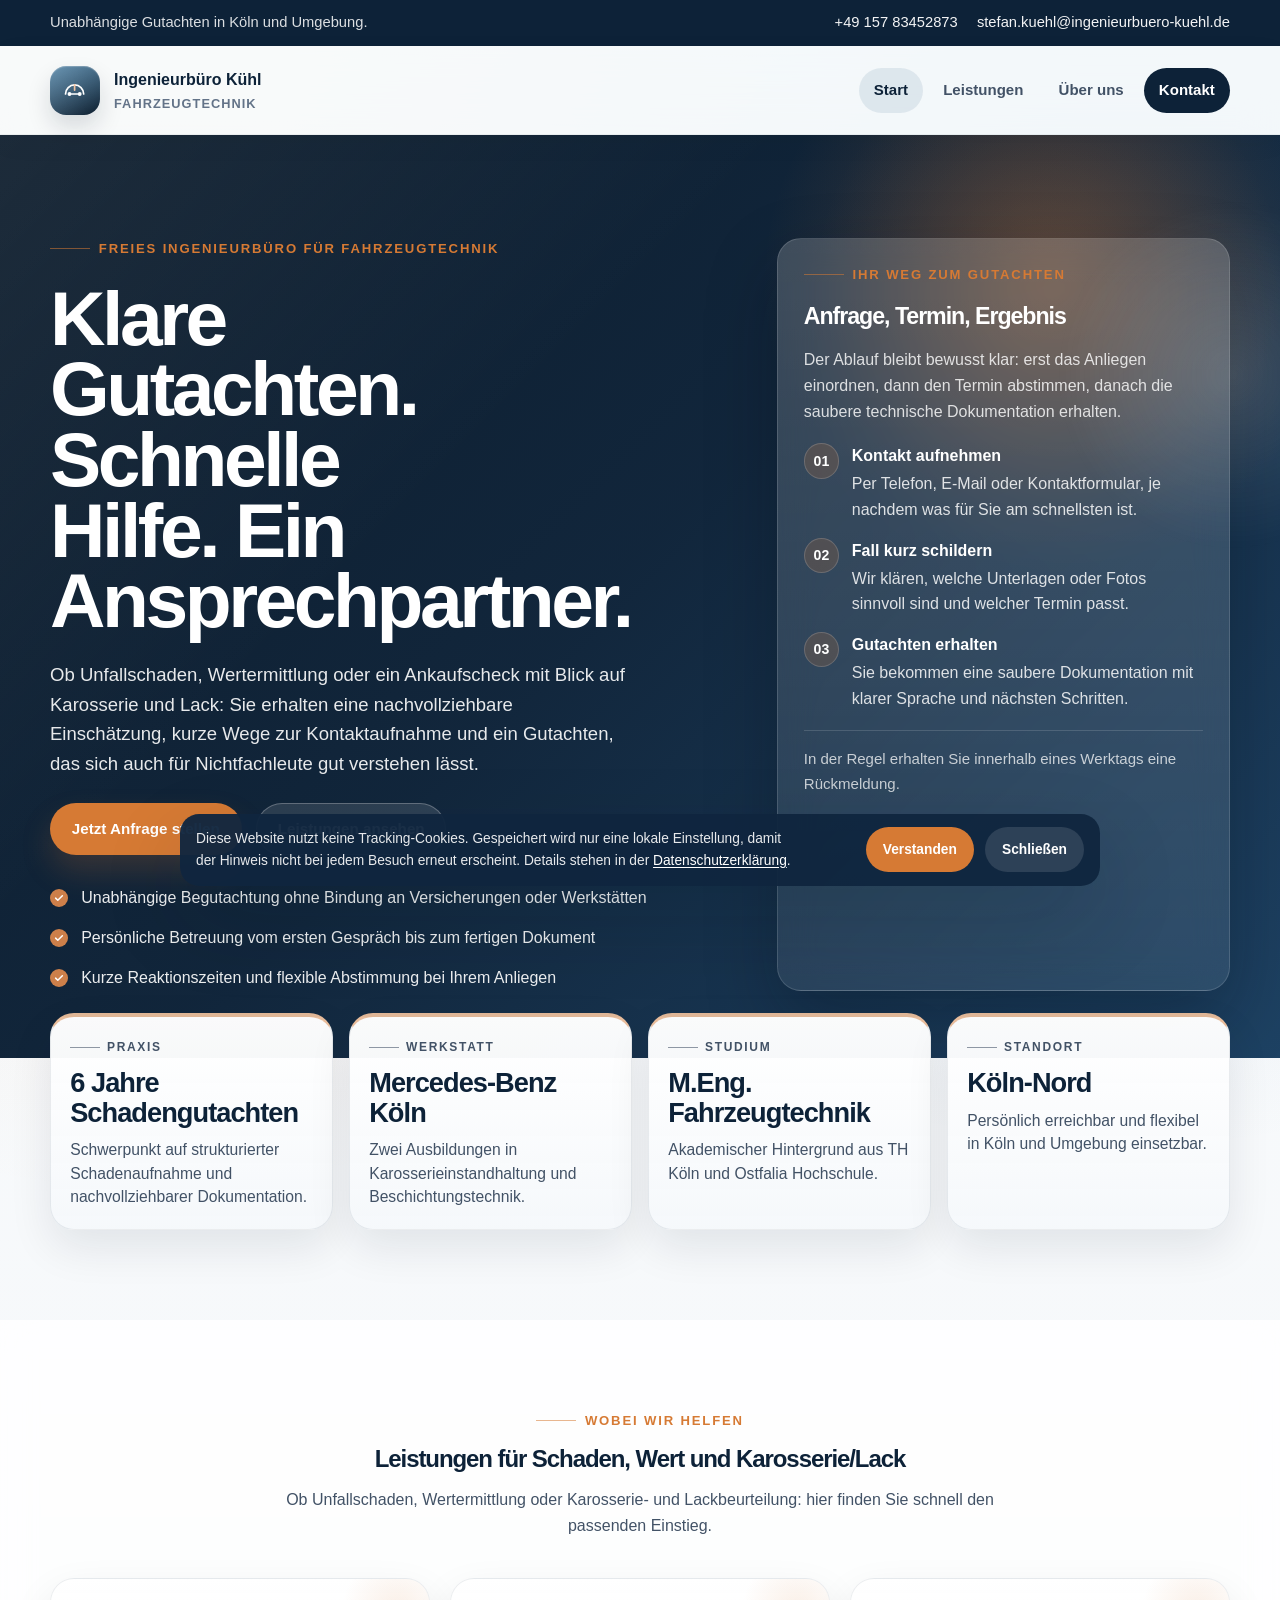
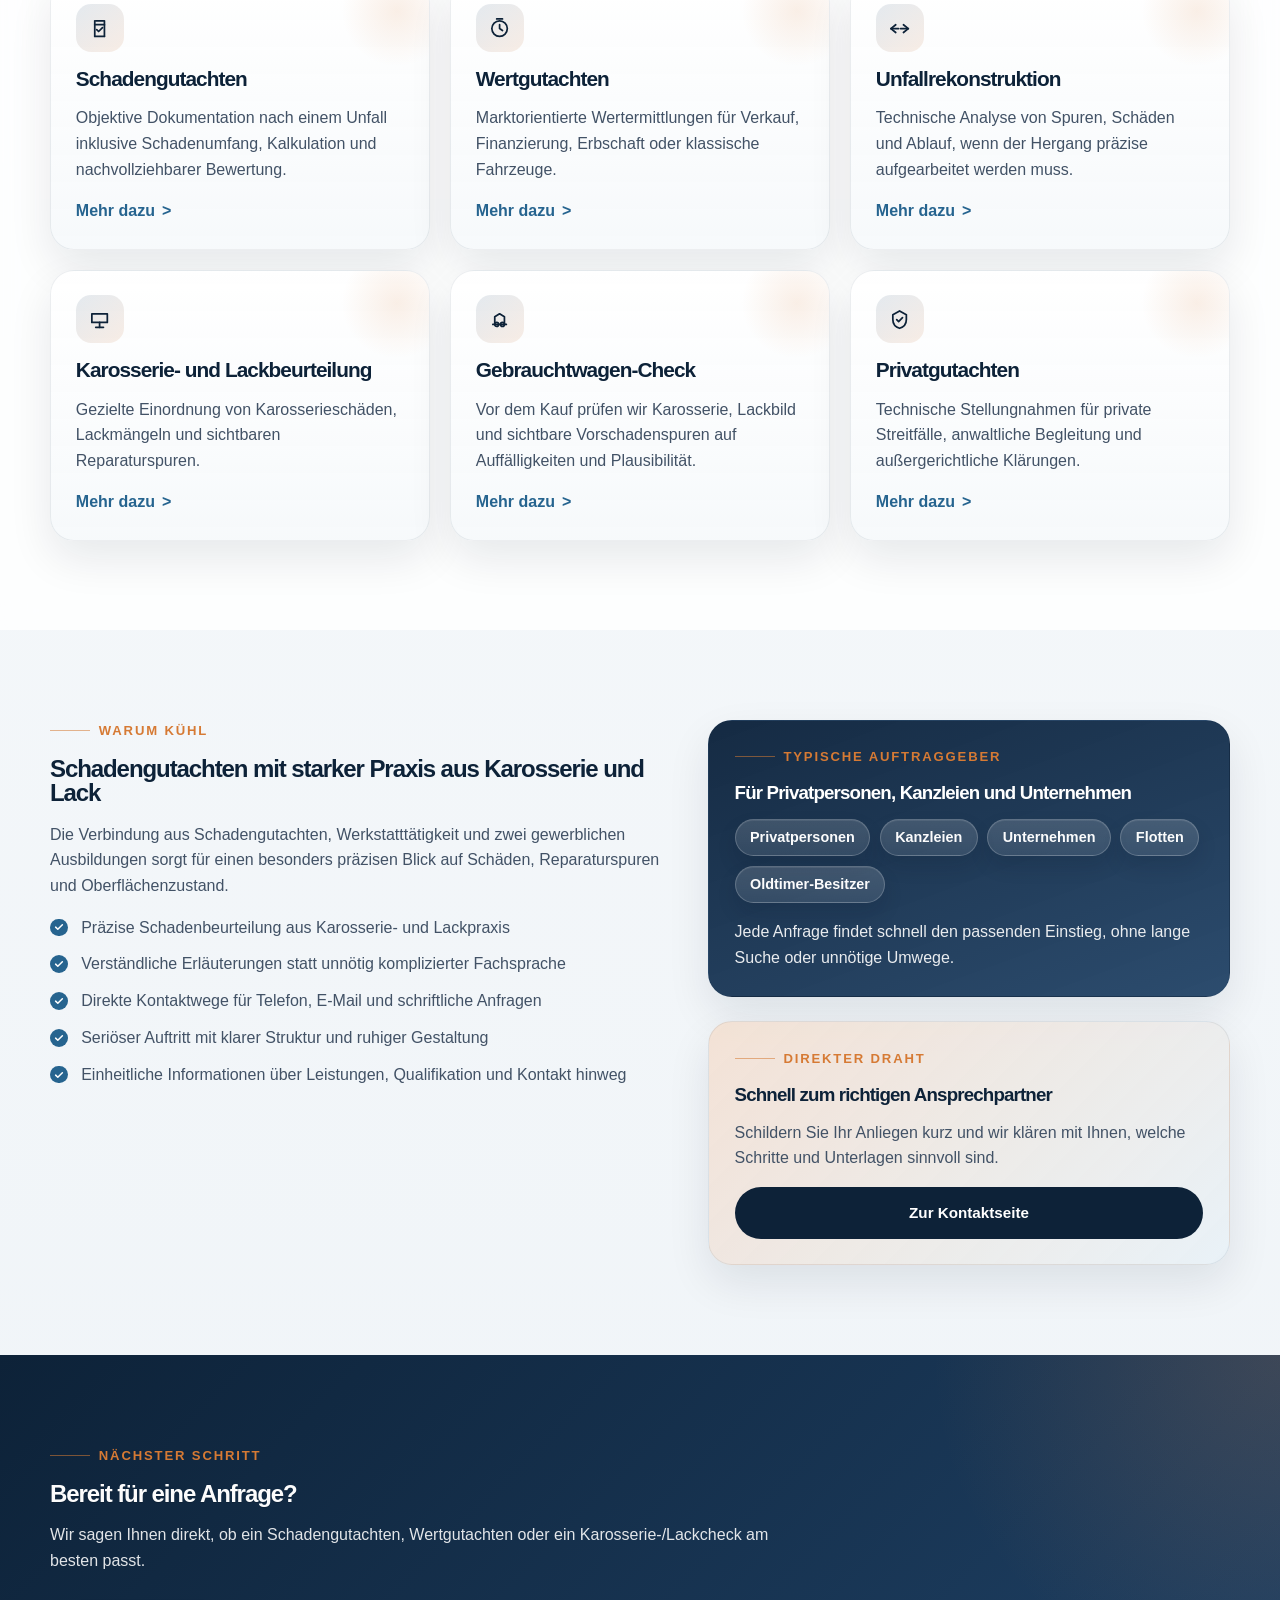
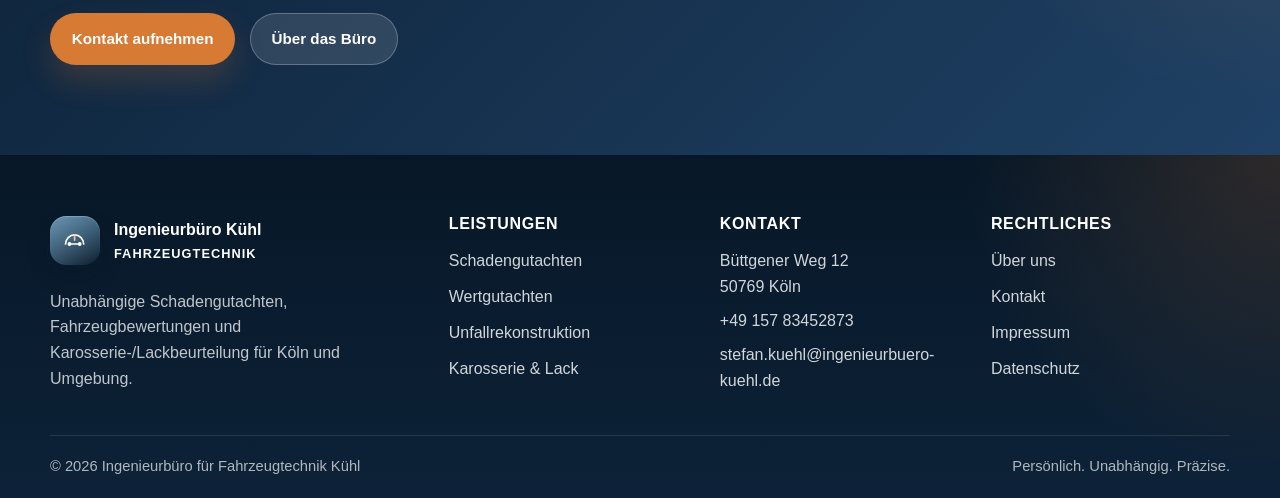
==== index.html @ 963d1e7e "Prepare Cloudflare Web Analytics integration" ====
<!DOCTYPE html>
<html lang="de">
<head>
  <meta charset="UTF-8">
  <meta name="viewport" content="width=device-width, initial-scale=1.0">
  <meta name="description" content="Ingenieurb&uuml;ro f&uuml;r Fahrzeugtechnik K&uuml;hl in K&ouml;ln: unabh&auml;ngige Schadengutachten, Fahrzeugbewertungen sowie Karosserie- und Lackbeurteilung.">
  <meta name="robots" content="index, follow">
  <meta name="theme-color" content="#10263f">
  <title>Ingenieurb&uuml;ro f&uuml;r Fahrzeugtechnik K&uuml;hl | Gutachten in K&ouml;ln</title>
  <link rel="stylesheet" href="css/style.css?v=20260315-9">
</head>
<body class="page-home">
  <a class="skip-link" href="#main-content">Zum Inhalt springen</a>
  <div class="mobile-backdrop" data-nav-backdrop></div>

  <header class="site-header">
    <div class="topbar">
      <div class="container topbar__inner">
        <p>Unabh&auml;ngige Gutachten in K&ouml;ln und Umgebung.</p>
        <div class="topbar__links">
          <a href="tel:+4915783452873">+49 157 83452873</a>
          <a href="mailto:stefan.kuehl@ingenieurbuero-kuehl.de">stefan.kuehl@ingenieurbuero-kuehl.de</a>
        </div>
      </div>
    </div>
    <div class="header-shell">
      <div class="container header-shell__inner">
        <a class="brand" href="index.html" aria-label="Startseite des Ingenieurb&uuml;ros K&uuml;hl">
          <span class="brand__mark" aria-hidden="true">
            <svg viewBox="0 0 48 48" xmlns="http://www.w3.org/2000/svg">
              <path d="M8 30c0-8.8 7.2-16 16-16s16 7.2 16 16" stroke="#ffffff" stroke-width="3" fill="none" stroke-linecap="round"/>
              <circle cx="15" cy="30" r="3.4" fill="#ffffff"/>
              <circle cx="33" cy="30" r="3.4" fill="#ffffff"/>
              <path d="M18.4 30h11.2" stroke="#ffffff" stroke-width="2.4" stroke-linecap="round"/>
              <path d="M24 14v9" stroke="#f2c3a1" stroke-width="3" stroke-linecap="round"/>
            </svg>
          </span>
          <span class="brand__text">
            <strong>Ingenieurb&uuml;ro K&uuml;hl</strong>
            <span>Fahrzeugtechnik</span>
          </span>
        </a>

        <button class="nav-toggle" type="button" aria-expanded="false" aria-controls="site-nav" aria-label="Navigation &ouml;ffnen" data-nav-toggle>
          <span></span>
          <span></span>
          <span></span>
        </button>

        <nav class="site-nav" id="site-nav" aria-label="Hauptnavigation">
          <ul class="nav-list">
            <li><a href="index.html" aria-current="page">Start</a></li>
            <li><a href="leistungen.html">Leistungen</a></li>
            <li><a href="ueber-uns.html">&Uuml;ber uns</a></li>
            <li><a href="kontakt.html" class="nav-list__cta">Kontakt</a></li>
          </ul>
          <div class="site-nav__meta">
            <p>Schnelle Hilfe bei Unfallschaden, Fahrzeugbewertung und Karosserie-/Lackbeurteilung.</p>
            <a class="button button--primary button--block" href="kontakt.html">Anfrage starten</a>
          </div>
        </nav>
      </div>
    </div>
  </header>

  <main id="main-content">
    <section class="hero">
      <div class="container hero__grid">
        <div class="hero__content">
          <span class="eyebrow">Freies Ingenieurb&uuml;ro f&uuml;r Fahrzeugtechnik</span>
          <h1>Klare Gutachten. Schnelle Hilfe. Ein Ansprechpartner.</h1>
          <p class="lead">
            Ob Unfallschaden, Wertermittlung oder ein Ankaufscheck mit Blick auf Karosserie und Lack:
            Sie erhalten eine nachvollziehbare Einsch&auml;tzung, kurze Wege zur Kontaktaufnahme und ein Gutachten,
            das sich auch f&uuml;r Nichtfachleute gut verstehen l&auml;sst.
          </p>
          <div class="actions">
            <a class="button button--primary" href="kontakt.html">Jetzt Anfrage stellen</a>
            <a class="button button--secondary" href="leistungen.html">Leistungen ansehen</a>
          </div>
          <ul class="hero__facts">
            <li>Unabh&auml;ngige Begutachtung ohne Bindung an Versicherungen oder Werkst&auml;tten</li>
            <li>Pers&ouml;nliche Betreuung vom ersten Gespr&auml;ch bis zum fertigen Dokument</li>
            <li>Kurze Reaktionszeiten und flexible Abstimmung bei Ihrem Anliegen</li>
          </ul>
        </div>

        <aside class="hero-card" aria-label="Ablauf Ihrer Anfrage">
          <span class="eyebrow">Ihr Weg zum Gutachten</span>
          <h2 class="hero-card__title">Anfrage, Termin, Ergebnis</h2>
          <p class="hero-card__copy">
            Der Ablauf bleibt bewusst klar: erst das Anliegen einordnen, dann den Termin abstimmen, danach die
            saubere technische Dokumentation erhalten.
          </p>
          <ol class="step-list">
            <li>
              <strong>Kontakt aufnehmen</strong>
              <span>Per Telefon, E-Mail oder Kontaktformular, je nachdem was f&uuml;r Sie am schnellsten ist.</span>
            </li>
            <li>
              <strong>Fall kurz schildern</strong>
              <span>Wir kl&auml;ren, welche Unterlagen oder Fotos sinnvoll sind und welcher Termin passt.</span>
            </li>
            <li>
              <strong>Gutachten erhalten</strong>
              <span>Sie bekommen eine saubere Dokumentation mit klarer Sprache und n&auml;chsten Schritten.</span>
            </li>
          </ol>
          <div class="hero-card__footer">In der Regel erhalten Sie innerhalb eines Werktags eine R&uuml;ckmeldung.</div>
        </aside>
      </div>
    </section>

    <section class="section section--compact">
      <div class="container">
        <div class="metrics" aria-label="Kennzahlen">
          <article class="stat-card">
            <span class="stat-card__label">Praxis</span>
            <strong>6 Jahre Schadengutachten</strong>
            <span>Schwerpunkt auf strukturierter Schadenaufnahme und nachvollziehbarer Dokumentation.</span>
          </article>
          <article class="stat-card">
            <span class="stat-card__label">Werkstatt</span>
            <strong>Mercedes-Benz K&ouml;ln</strong>
            <span>Zwei Ausbildungen in Karosserieinstandhaltung und Beschichtungstechnik.</span>
          </article>
          <article class="stat-card">
            <span class="stat-card__label">Studium</span>
            <strong>M.Eng. Fahrzeugtechnik</strong>
            <span>Akademischer Hintergrund aus TH K&ouml;ln und Ostfalia Hochschule.</span>
          </article>
          <article class="stat-card">
            <span class="stat-card__label">Standort</span>
            <strong>K&ouml;ln-Nord</strong>
            <span>Pers&ouml;nlich erreichbar und flexibel in K&ouml;ln und Umgebung einsetzbar.</span>
          </article>
        </div>
      </div>
    </section>

    <section class="section section--light">
      <div class="container">
        <div class="section__intro section__intro--center">
          <span class="eyebrow">Wobei wir helfen</span>
          <h2>Leistungen f&uuml;r Schaden, Wert und Karosserie/Lack</h2>
          <p>Ob Unfallschaden, Wertermittlung oder Karosserie- und Lackbeurteilung: hier finden Sie schnell den passenden Einstieg.</p>
        </div>

        <div class="service-grid">
          <article class="service-card">
            <span class="card-icon" aria-hidden="true">
              <svg viewBox="0 0 24 24" xmlns="http://www.w3.org/2000/svg"><path d="M8 4h8"/><path d="M7 4v16"/><path d="M17 4v16"/><path d="M7 8h10"/><path d="M9 13l2 2 4-4"/><path d="M7 20h10"/></svg>
            </span>
            <h3>Schadengutachten</h3>
            <p>Objektive Dokumentation nach einem Unfall inklusive Schadenumfang, Kalkulation und nachvollziehbarer Bewertung.</p>
            <a class="service-card__link" href="leistungen.html#schadengutachten">Mehr dazu</a>
          </article>

          <article class="service-card">
            <span class="card-icon" aria-hidden="true">
              <svg viewBox="0 0 24 24" xmlns="http://www.w3.org/2000/svg"><circle cx="12" cy="12" r="8"/><path d="M12 8v4l3 2"/><path d="M9 2h6"/></svg>
            </span>
            <h3>Wertgutachten</h3>
            <p>Marktorientierte Wertermittlungen f&uuml;r Verkauf, Finanzierung, Erbschaft oder klassische Fahrzeuge.</p>
            <a class="service-card__link" href="leistungen.html#wertgutachten">Mehr dazu</a>
          </article>

          <article class="service-card">
            <span class="card-icon" aria-hidden="true">
              <svg viewBox="0 0 24 24" xmlns="http://www.w3.org/2000/svg"><path d="M3 12h8"/><path d="M13 12h8"/><path d="M8 8l-5 4 5 4"/><path d="M16 8l5 4-5 4"/></svg>
            </span>
            <h3>Unfallrekonstruktion</h3>
            <p>Technische Analyse von Spuren, Sch&auml;den und Ablauf, wenn der Hergang pr&auml;zise aufgearbeitet werden muss.</p>
            <a class="service-card__link" href="leistungen.html#unfallrekonstruktion">Mehr dazu</a>
          </article>

          <article class="service-card">
            <span class="card-icon" aria-hidden="true">
              <svg viewBox="0 0 24 24" xmlns="http://www.w3.org/2000/svg"><path d="M4 6h16v9H4z"/><path d="M8 20h8"/><path d="M12 15v5"/></svg>
            </span>
            <h3>Karosserie- und Lackbeurteilung</h3>
            <p>Gezielte Einordnung von Karosseriesch&auml;den, Lackm&auml;ngeln und sichtbaren Reparaturspuren.</p>
            <a class="service-card__link" href="leistungen.html#karosserie-lack">Mehr dazu</a>
          </article>

          <article class="service-card">
            <span class="card-icon" aria-hidden="true">
              <svg viewBox="0 0 24 24" xmlns="http://www.w3.org/2000/svg"><path d="M5 17h14"/><path d="M7 17V9l5-3 5 3v8"/><circle cx="9" cy="17" r="2"/><circle cx="15" cy="17" r="2"/></svg>
            </span>
            <h3>Gebrauchtwagen-Check</h3>
            <p>Vor dem Kauf pr&uuml;fen wir Karosserie, Lackbild und sichtbare Vorschadenspuren auf Auff&auml;lligkeiten und Plausibilit&auml;t.</p>
            <a class="service-card__link" href="leistungen.html#ankaufscheck">Mehr dazu</a>
          </article>

          <article class="service-card">
            <span class="card-icon" aria-hidden="true">
              <svg viewBox="0 0 24 24" xmlns="http://www.w3.org/2000/svg"><path d="M12 3l7 4v5c0 5-3.2 7.9-7 9-3.8-1.1-7-4-7-9V7l7-4z"/><path d="M9 12l2 2 4-4"/></svg>
            </span>
            <h3>Privatgutachten</h3>
            <p>Technische Stellungnahmen f&uuml;r private Streitf&auml;lle, anwaltliche Begleitung und au&szlig;ergerichtliche Kl&auml;rungen.</p>
            <a class="service-card__link" href="leistungen.html#privatgutachten">Mehr dazu</a>
          </article>
        </div>
      </div>
    </section>

    <section class="section">
      <div class="container story-grid">
        <div class="story-copy">
          <span class="eyebrow">Warum K&uuml;hl</span>
          <h2>Schadengutachten mit starker Praxis aus Karosserie und Lack</h2>
          <p>Die Verbindung aus Schadengutachten, Werkstattt&auml;tigkeit und zwei gewerblichen Ausbildungen sorgt f&uuml;r einen besonders pr&auml;zisen Blick auf Sch&auml;den, Reparaturspuren und Oberfl&auml;chenzustand.</p>
          <ul class="check-list">
            <li>Pr&auml;zise Schadenbeurteilung aus Karosserie- und Lackpraxis</li>
            <li>Verst&auml;ndliche Erl&auml;uterungen statt unn&ouml;tig komplizierter Fachsprache</li>
            <li>Direkte Kontaktwege f&uuml;r Telefon, E-Mail und schriftliche Anfragen</li>
            <li>Seri&ouml;ser Auftritt mit klarer Struktur und ruhiger Gestaltung</li>
            <li>Einheitliche Informationen &uuml;ber Leistungen, Qualifikation und Kontakt hinweg</li>
          </ul>
        </div>

        <div class="split-panel">
          <aside class="panel panel--dark">
            <span class="eyebrow">Typische Auftraggeber</span>
            <h3>F&uuml;r Privatpersonen, Kanzleien und Unternehmen</h3>
            <div class="tag-list">
              <span>Privatpersonen</span>
              <span>Kanzleien</span>
              <span>Unternehmen</span>
              <span>Flotten</span>
              <span>Oldtimer-Besitzer</span>
            </div>
            <p>Jede Anfrage findet schnell den passenden Einstieg, ohne lange Suche oder unn&ouml;tige Umwege.</p>
          </aside>

          <aside class="panel panel--accent">
            <span class="eyebrow">Direkter Draht</span>
            <h3>Schnell zum richtigen Ansprechpartner</h3>
            <p>Schildern Sie Ihr Anliegen kurz und wir kl&auml;ren mit Ihnen, welche Schritte und Unterlagen sinnvoll sind.</p>
            <a class="button button--dark" href="kontakt.html">Zur Kontaktseite</a>
          </aside>
        </div>
      </div>
    </section>

    <section class="section section--dark">
      <div class="container">
        <div class="section__intro">
          <span class="eyebrow">N&auml;chster Schritt</span>
          <h2>Bereit f&uuml;r eine Anfrage?</h2>
          <p>Wir sagen Ihnen direkt, ob ein Schadengutachten, Wertgutachten oder ein Karosserie-/Lackcheck am besten passt.</p>
        </div>
        <div class="actions">
          <a class="button button--primary" href="kontakt.html">Kontakt aufnehmen</a>
          <a class="button button--secondary" href="ueber-uns.html">&Uuml;ber das B&uuml;ro</a>
        </div>
      </div>
    </section>
  </main>

  <footer class="site-footer">
    <div class="container footer__grid">
      <div>
        <a class="brand brand--footer" href="index.html" aria-label="Startseite des Ingenieurb&uuml;ros K&uuml;hl">
          <span class="brand__mark" aria-hidden="true">
            <svg viewBox="0 0 48 48" xmlns="http://www.w3.org/2000/svg">
              <path d="M8 30c0-8.8 7.2-16 16-16s16 7.2 16 16" stroke="#ffffff" stroke-width="3" fill="none" stroke-linecap="round"/>
              <circle cx="15" cy="30" r="3.4" fill="#ffffff"/>
              <circle cx="33" cy="30" r="3.4" fill="#ffffff"/>
              <path d="M18.4 30h11.2" stroke="#ffffff" stroke-width="2.4" stroke-linecap="round"/>
              <path d="M24 14v9" stroke="#f2c3a1" stroke-width="3" stroke-linecap="round"/>
            </svg>
          </span>
          <span class="brand__text">
            <strong>Ingenieurb&uuml;ro K&uuml;hl</strong>
            <span>Fahrzeugtechnik</span>
          </span>
        </a>
        <p class="footer__copy">
          Unabh&auml;ngige Schadengutachten, Fahrzeugbewertungen und Karosserie-/Lackbeurteilung f&uuml;r K&ouml;ln und Umgebung.
        </p>
      </div>

      <div>
        <h2 class="footer__title">Leistungen</h2>
        <div class="footer__links">
          <a href="leistungen.html#schadengutachten">Schadengutachten</a>
          <a href="leistungen.html#wertgutachten">Wertgutachten</a>
          <a href="leistungen.html#unfallrekonstruktion">Unfallrekonstruktion</a>
          <a href="leistungen.html#karosserie-lack">Karosserie &amp; Lack</a>
        </div>
      </div>

      <div>
        <h2 class="footer__title">Kontakt</h2>
        <address class="footer__address">
          <span>B&uuml;ttgener Weg 12<br>50769 K&ouml;ln</span>
          <a href="tel:+4915783452873">+49 157 83452873</a>
          <a href="mailto:stefan.kuehl@ingenieurbuero-kuehl.de">stefan.kuehl@ingenieurbuero-kuehl.de</a>
        </address>
      </div>

      <div>
        <h2 class="footer__title">Rechtliches</h2>
        <div class="footer__links">
          <a href="ueber-uns.html">&Uuml;ber uns</a>
          <a href="kontakt.html">Kontakt</a>
          <a href="impressum.html">Impressum</a>
          <a href="datenschutz.html">Datenschutz</a>
        </div>
      </div>
    </div>

    <div class="container footer__bottom">
      <span>&copy; <span data-year></span> Ingenieurb&uuml;ro f&uuml;r Fahrzeugtechnik K&uuml;hl</span>
      <span>Pers&ouml;nlich. Unabh&auml;ngig. Pr&auml;zise.</span>
    </div>
  </footer>

  <div class="cookie-banner is-hidden" id="cookie-banner" role="dialog" aria-label="Cookie-Hinweis" aria-live="polite">
    <p>
      Diese Website nutzt keine Tracking-Cookies. Gespeichert wird nur eine lokale Einstellung,
      damit der Hinweis nicht bei jedem Besuch erneut erscheint. Details stehen in der
      <a href="datenschutz.html">Datenschutzerkl&auml;rung</a>.
    </p>
    <div class="cookie-banner__actions">
      <button class="cookie-banner__accept" id="cookie-accept" type="button">Verstanden</button>
      <button class="cookie-banner__close" id="cookie-close" type="button">Schlie&szlig;en</button>
    </div>
  </div>

  <script src="js/site-config.js?v=20260315-1"></script>
  <script src="js/cloudflare-analytics.js?v=20260315-1"></script>
  <script src="js/main.js?v=20260315-2"></script>
</body>
</html>
---- css/style.css ----
:root {
  --brand-950: #071727;
  --brand-900: #0d2238;
  --brand-800: #163754;
  --brand-700: #26648f;
  --accent-600: #d67a34;
  --accent-500: #ef9757;
  --accent-100: #f8e4d4;
  --sand-50: #fbfcfd;
  --sand-100: #f4f7fa;
  --sky-50: #eef3f7;
  --sky-100: #dde7ef;
  --ink-900: #162535;
  --ink-700: #425266;
  --ink-500: #637388;
  --line: #d7e1e9;
  --paper: #ffffff;
  --success: #2f7a4c;
  --shadow-sm: 0 18px 44px rgba(7, 23, 39, 0.09);
  --shadow-lg: 0 34px 84px rgba(7, 23, 39, 0.16);
  --radius-sm: 12px;
  --radius-md: 24px;
  --radius-lg: 36px;
  --max-width: 1180px;
  --header-height: 88px;
  --font-body: "Aptos", "Segoe UI Variable Text", "Segoe UI", sans-serif;
  --font-display: "Aptos", "Segoe UI Variable Display", "Segoe UI", sans-serif;
  --transition: 180ms ease;
}

*,
*::before,
*::after {
  box-sizing: border-box;
}

html {
  font-size: 16px;
  scroll-behavior: smooth;
}

body {
  margin: 0;
  min-width: 320px;
  font-family: var(--font-body);
  line-height: 1.6;
  color: var(--ink-900);
  background:
    radial-gradient(circle at 12% 12%, rgba(214, 122, 52, 0.12), transparent 22%),
    radial-gradient(circle at 88% 8%, rgba(38, 100, 143, 0.16), transparent 24%),
    linear-gradient(180deg, var(--sand-50), var(--sky-50));
}

body.nav-open {
  overflow: hidden;
}

img,
svg {
  display: block;
  max-width: 100%;
}

a {
  color: inherit;
  text-decoration: none;
}

button,
input,
select,
textarea {
  font: inherit;
}

button {
  cursor: pointer;
}

ul,
ol {
  margin: 0;
  padding: 0;
}

li {
  list-style: none;
}

h1,
h2,
h3,
h4 {
  margin: 0;
  font-family: var(--font-display);
  line-height: 1.02;
  letter-spacing: -0.045em;
  font-weight: 800;
  color: var(--brand-900);
}

p {
  margin: 0;
}

address {
  font-style: normal;
}

:focus-visible {
  outline: 3px solid rgba(198, 108, 49, 0.45);
  outline-offset: 3px;
}

.skip-link {
  position: absolute;
  left: 1rem;
  top: 1rem;
  z-index: 20;
  padding: 0.8rem 1rem;
  border-radius: var(--radius-sm);
  background: var(--brand-900);
  color: var(--paper);
  transform: translateY(-200%);
  transition: transform var(--transition);
}

.skip-link:focus {
  transform: translateY(0);
}

.container {
  width: min(100% - 2rem, var(--max-width));
  margin: 0 auto;
}

.eyebrow {
  display: inline-flex;
  align-items: center;
  gap: 0.55rem;
  font-size: 0.82rem;
  font-weight: 800;
  letter-spacing: 0.14em;
  text-transform: uppercase;
  color: var(--accent-600);
}

.eyebrow::before {
  content: "";
  width: 2.5rem;
  height: 1px;
  background: currentColor;
  opacity: 0.55;
}

.lead {
  font-size: clamp(1.02rem, 2vw, 1.16rem);
  color: rgba(255, 255, 255, 0.9);
}

.section {
  padding: clamp(4rem, 7vw, 6rem) 0;
}

.section--light {
  background: rgba(255, 255, 255, 0.82);
  backdrop-filter: blur(16px);
}

.section--tint {
  background:
    radial-gradient(circle at right top, rgba(214, 122, 52, 0.14), transparent 28%),
    radial-gradient(circle at left bottom, rgba(38, 100, 143, 0.1), transparent 26%),
    rgba(229, 237, 243, 0.56);
}

.section--dark {
  background:
    radial-gradient(circle at right top, rgba(217, 133, 75, 0.18), transparent 26%),
    linear-gradient(135deg, var(--brand-900), #1f4165);
  color: var(--paper);
}

.section--dark h1,
.section--dark h2,
.section--dark h3,
.section--dark h4 {
  color: rgba(255, 255, 255, 0.98);
}

.section--dark .section__intro h1,
.section--dark .section__intro h2,
.section--dark .section__intro h3,
.section--dark .section__intro h4 {
  color: rgba(255, 255, 255, 0.99) !important;
  text-shadow: 0 1px 0 rgba(5, 14, 24, 0.22);
}

.section--dark .section__intro p {
  color: rgba(255, 255, 255, 0.88) !important;
}

.section--compact {
  padding-top: 0;
}

.section__intro {
  display: grid;
  gap: 1rem;
  margin-bottom: 2.5rem;
}

.section__intro p {
  max-width: 48rem;
  color: var(--ink-700);
}

.section__intro--center {
  text-align: center;
  justify-items: center;
}

.section__intro--center p {
  text-align: center;
}

.actions {
  display: flex;
  flex-wrap: wrap;
  gap: 0.9rem;
}

.button {
  display: inline-flex;
  align-items: center;
  justify-content: center;
  min-height: 3.2rem;
  padding: 0.8rem 1.3rem;
  border: 1px solid transparent;
  border-radius: 999px;
  font-size: 0.95rem;
  font-weight: 700;
  transition:
    transform var(--transition),
    border-color var(--transition),
    background-color var(--transition),
    color var(--transition),
    box-shadow var(--transition);
}

.button:hover {
  transform: translateY(-1px);
}

.button--primary {
  background: var(--accent-600);
  color: var(--paper);
  box-shadow: 0 16px 30px rgba(198, 108, 49, 0.22);
}

.button--primary:hover {
  background: var(--accent-500);
}

.button--secondary {
  background: rgba(255, 255, 255, 0.12);
  border-color: rgba(255, 255, 255, 0.25);
  color: var(--paper);
}

.button--secondary:hover {
  background: rgba(255, 255, 255, 0.18);
}

.button--ghost {
  background: rgba(255, 255, 255, 0.82);
  color: var(--brand-900);
  border-color: rgba(16, 38, 63, 0.08);
}

.button--ghost:hover {
  background: var(--paper);
}

.button--dark {
  background: var(--brand-900);
  color: var(--paper);
}

.button--dark:hover {
  background: var(--brand-800);
}

.button--block {
  width: 100%;
}

.pill-list {
  display: flex;
  flex-wrap: wrap;
  gap: 0.7rem;
}

.pill-list a,
.pill-list span {
  display: inline-flex;
  align-items: center;
  min-height: 2.6rem;
  padding: 0.4rem 0.95rem;
  border-radius: 999px;
  background: rgba(255, 255, 255, 0.78);
  border: 1px solid rgba(16, 38, 63, 0.09);
  color: var(--ink-700);
  font-size: 0.9rem;
  font-weight: 600;
}

.topbar {
  background: var(--brand-900);
  color: rgba(255, 255, 255, 0.85);
}

.topbar__inner {
  display: flex;
  align-items: center;
  justify-content: space-between;
  gap: 1rem;
  min-height: 2.9rem;
  font-size: 0.92rem;
}

.topbar__inner p {
  max-width: 28rem;
}

.topbar__links {
  display: flex;
  flex-wrap: wrap;
  gap: 0.9rem 1.2rem;
}

.topbar__links a {
  color: rgba(255, 255, 255, 0.95);
}

.site-header {
  position: sticky;
  top: 0;
  z-index: 12;
}

.header-shell {
  background: rgba(248, 251, 253, 0.78);
  backdrop-filter: blur(18px);
  border-bottom: 1px solid rgba(13, 34, 56, 0.06);
  box-shadow: 0 8px 26px rgba(7, 23, 39, 0.04);
}

.header-shell__inner {
  display: flex;
  align-items: center;
  justify-content: space-between;
  gap: 1rem;
  min-height: var(--header-height);
}

.brand {
  display: inline-flex;
  align-items: center;
  gap: 0.9rem;
  min-width: 0;
}

.brand__mark {
  width: 3.1rem;
  height: 3.1rem;
  padding: 0.7rem;
  border-radius: 1rem;
  background:
    linear-gradient(145deg, rgba(255, 255, 255, 0.32), rgba(255, 255, 255, 0.02)),
    linear-gradient(155deg, var(--brand-700), var(--brand-950));
  box-shadow:
    inset 0 1px 1px rgba(255, 255, 255, 0.25),
    0 12px 24px rgba(7, 23, 39, 0.14);
}

.brand__mark svg {
  width: 100%;
  height: 100%;
}

.brand__text {
  display: grid;
  gap: 0.1rem;
  min-width: 0;
}

.brand__text strong {
  font-size: 1rem;
  font-weight: 800;
  color: var(--brand-900);
}

.brand__text span {
  font-size: 0.8rem;
  font-weight: 700;
  letter-spacing: 0.08em;
  text-transform: uppercase;
  color: var(--ink-500);
}

.site-nav {
  display: flex;
  align-items: center;
  gap: 1.25rem;
}

.nav-list {
  display: flex;
  align-items: center;
  gap: 0.3rem;
}

.nav-list a {
  display: inline-flex;
  align-items: center;
  min-height: 2.8rem;
  padding: 0.4rem 0.95rem;
  border-radius: 999px;
  font-size: 0.94rem;
  font-weight: 700;
  color: var(--ink-700);
  transition: background-color var(--transition), color var(--transition);
}

.nav-list a:hover,
.nav-list a[aria-current="page"] {
  background: rgba(36, 80, 122, 0.1);
  color: var(--brand-900);
}

.nav-list .nav-list__cta {
  background: var(--brand-900);
  color: var(--paper);
}

.nav-list .nav-list__cta:hover,
.nav-list .nav-list__cta[aria-current="page"] {
  background: var(--accent-600);
  color: var(--paper);
}

.site-nav__meta {
  display: none;
}

.nav-toggle {
  display: none;
  width: 3rem;
  height: 3rem;
  padding: 0;
  border: 1px solid rgba(16, 38, 63, 0.12);
  border-radius: 999px;
  background: linear-gradient(180deg, rgba(255, 255, 255, 0.98), rgba(232, 239, 245, 0.94));
  color: var(--brand-900);
  box-shadow: 0 12px 28px rgba(7, 23, 39, 0.12);
  transition:
    background-color var(--transition),
    color var(--transition),
    border-color var(--transition),
    box-shadow var(--transition),
    transform var(--transition);
}

.nav-toggle span {
  display: block;
  width: 1.15rem;
  height: 2.5px;
  margin: 0 auto;
  border-radius: 999px;
  background: currentColor;
  transition: transform var(--transition), opacity var(--transition);
}

.nav-toggle span + span {
  margin-top: 0.26rem;
}

.nav-toggle.is-open span:nth-child(1) {
  transform: translateY(6px) rotate(45deg);
}

.nav-toggle.is-open span:nth-child(2) {
  opacity: 0;
}

.nav-toggle.is-open span:nth-child(3) {
  transform: translateY(-6px) rotate(-45deg);
}

.nav-toggle.is-open {
  background: var(--brand-900);
  color: var(--paper);
  border-color: rgba(255, 255, 255, 0.12);
  box-shadow: 0 14px 30px rgba(7, 23, 39, 0.2);
}

.mobile-backdrop {
  position: fixed;
  inset: 0;
  z-index: 10;
  background: rgba(16, 38, 63, 0.36);
  opacity: 0;
  visibility: hidden;
  transition: opacity var(--transition), visibility var(--transition);
}

body.nav-open .mobile-backdrop {
  opacity: 1;
  visibility: visible;
}

.hero,
.page-hero {
  position: relative;
  overflow: hidden;
}

.hero::before,
.page-hero::before {
  content: "";
  position: absolute;
  inset: 0;
  background:
    radial-gradient(circle at 82% 16%, rgba(214, 122, 52, 0.28), transparent 22%),
    linear-gradient(135deg, rgba(255, 255, 255, 0.07), transparent 36%);
  pointer-events: none;
}

.hero {
  padding: clamp(4rem, 8vw, 6.8rem) 0 clamp(2.8rem, 6vw, 4.2rem);
  background:
    radial-gradient(circle at 82% 16%, rgba(214, 122, 52, 0.18), transparent 18%),
    linear-gradient(135deg, rgba(7, 23, 39, 0.98), rgba(13, 34, 56, 0.98) 48%, rgba(18, 56, 91, 0.95));
  color: var(--paper);
}

.hero::after {
  content: "";
  position: absolute;
  right: -8rem;
  top: 4rem;
  width: 22rem;
  height: 22rem;
  border-radius: 50%;
  background: radial-gradient(circle, rgba(255, 255, 255, 0.14), transparent 70%);
  filter: blur(4px);
  pointer-events: none;
}

.hero__grid {
  position: relative;
  display: grid;
  grid-template-columns: minmax(0, 1.2fr) minmax(320px, 0.8fr);
  gap: clamp(1.5rem, 4vw, 3rem);
  align-items: stretch;
}

.hero__content {
  display: grid;
  gap: 1.5rem;
  align-content: start;
}

.hero__content h1 {
  max-width: 9ch;
  font-size: clamp(3rem, 6vw, 5.6rem);
  line-height: 0.92;
  color: var(--paper);
}

.hero__content p {
  max-width: 36rem;
}

.hero__facts {
  display: grid;
  gap: 0.9rem;
  margin-top: 0.4rem;
}

.hero__facts li,
.check-list li {
  display: flex;
  align-items: flex-start;
  gap: 0.85rem;
  color: rgba(255, 255, 255, 0.92);
}

.hero__facts li::before,
.check-list li::before {
  content: "";
  flex: 0 0 1.1rem;
  width: 1.1rem;
  height: 1.1rem;
  margin-top: 0.25rem;
  border-radius: 999px;
  background:
    url("data:image/svg+xml,%3Csvg xmlns='http://www.w3.org/2000/svg' viewBox='0 0 16 16'%3E%3Cpath d='M3.5 8.2 6.4 11 12.5 4.9' fill='none' stroke='%23ffffff' stroke-width='2' stroke-linecap='round' stroke-linejoin='round'/%3E%3C/svg%3E") center/0.75rem no-repeat,
    rgba(217, 133, 75, 0.95);
}

.hero-card,
.panel,
.stat-card,
.service-card,
.detail-card,
.info-card,
.contact-card,
.team-card,
.value-card,
.success-card {
  border: 1px solid rgba(16, 38, 63, 0.08);
  border-radius: var(--radius-md);
  background: var(--paper);
  box-shadow: var(--shadow-sm);
}

.hero-card {
  position: relative;
  display: grid;
  gap: 1.2rem;
  align-content: start;
  padding: 1.6rem;
  background:
    linear-gradient(180deg, rgba(255, 255, 255, 0.18), rgba(255, 255, 255, 0.08));
  border-color: rgba(255, 255, 255, 0.14);
  box-shadow: 0 28px 70px rgba(4, 12, 22, 0.28);
  color: var(--paper);
  backdrop-filter: blur(18px);
}

.hero-card__title {
  font-size: 1.45rem;
  color: var(--paper);
}

.hero-card__copy {
  color: rgba(255, 255, 255, 0.82);
}

.step-list {
  display: grid;
  gap: 0.95rem;
  counter-reset: steps;
}

.step-list li {
  position: relative;
  display: grid;
  gap: 0.15rem;
  padding-left: 3rem;
  color: rgba(255, 255, 255, 0.84);
}

.step-list li::before {
  counter-increment: steps;
  content: "0" counter(steps);
  position: absolute;
  left: 0;
  top: 0;
  width: 2.2rem;
  height: 2.2rem;
  display: grid;
  place-items: center;
  border-radius: 999px;
  background: rgba(214, 122, 52, 0.18);
  color: var(--paper);
  border: 1px solid rgba(255, 255, 255, 0.16);
  font-size: 0.88rem;
  font-weight: 800;
}

.step-list strong {
  color: var(--paper);
  font-size: 1rem;
}

.hero-card__footer {
  padding-top: 1rem;
  border-top: 1px solid rgba(255, 255, 255, 0.14);
  color: rgba(255, 255, 255, 0.74);
  font-size: 0.94rem;
}

.metrics {
  display: grid;
  grid-template-columns: repeat(4, minmax(0, 1fr));
  gap: 1rem;
  margin-top: -2.8rem;
  position: relative;
  z-index: 1;
}

.stat-card {
  display: grid;
  align-content: start;
  gap: 0.7rem;
  padding: 1.3rem 1.2rem;
  border-top: 4px solid rgba(214, 122, 52, 0.48);
  background: linear-gradient(180deg, rgba(255, 255, 255, 0.98), rgba(245, 248, 251, 0.95));
}

.stat-card__label {
  display: inline-flex;
  align-items: center;
  gap: 0.45rem;
  font-size: 0.75rem;
  font-weight: 800;
  letter-spacing: 0.14em;
  text-transform: uppercase;
  color: var(--accent-600);
}

.stat-card__label::before {
  content: "";
  width: 1.85rem;
  height: 1px;
  background: currentColor;
  opacity: 0.58;
}

.stat-card strong {
  display: block;
  margin-bottom: 0;
  font-size: clamp(1.3rem, 2.4vw, 1.7rem);
  line-height: 1.08;
  letter-spacing: -0.035em;
  color: var(--brand-900);
}

.stat-card span {
  color: var(--ink-700);
}

.stat-card > span:last-child {
  font-size: 0.98rem;
  line-height: 1.5;
}

.feature-grid,
.service-grid,
.detail-grid,
.value-grid,
.contact-grid,
.story-grid,
.process-grid {
  display: grid;
  gap: 1.25rem;
}

.feature-grid {
  grid-template-columns: repeat(3, minmax(0, 1fr));
}

.service-grid {
  grid-template-columns: repeat(3, minmax(0, 1fr));
}

.detail-grid {
  grid-template-columns: repeat(2, minmax(0, 1fr));
}

.value-grid {
  grid-template-columns: repeat(4, minmax(0, 1fr));
}

.process-grid {
  grid-template-columns: repeat(3, minmax(0, 1fr));
}

.story-grid {
  grid-template-columns: minmax(0, 1.1fr) minmax(300px, 0.9fr);
  align-items: start;
}

.contact-grid {
  grid-template-columns: minmax(0, 0.88fr) minmax(0, 1.12fr);
  align-items: start;
}

.service-card,
.detail-card,
.value-card,
.contact-card,
.team-card,
.info-card {
  display: grid;
  gap: 1rem;
  padding: 1.55rem;
  position: relative;
  overflow: hidden;
  background: linear-gradient(180deg, rgba(255, 255, 255, 0.98), rgba(246, 249, 251, 0.94));
}

.service-card::after,
.detail-card::after,
.value-card::after,
.contact-card::after,
.team-card::after,
.info-card::after {
  content: "";
  position: absolute;
  right: -1.5rem;
  top: -1.5rem;
  width: 7rem;
  height: 7rem;
  border-radius: 50%;
  background: radial-gradient(circle, rgba(214, 122, 52, 0.12), transparent 70%);
  pointer-events: none;
}

.service-card:hover,
.detail-card:hover,
.value-card:hover,
.contact-card:hover,
.team-card:hover,
.info-card:hover {
  transform: translateY(-6px);
  box-shadow: var(--shadow-lg);
}

.card-icon {
  display: inline-grid;
  place-items: center;
  width: 3rem;
  height: 3rem;
  border-radius: 0.95rem;
  background: linear-gradient(145deg, rgba(36, 80, 122, 0.12), rgba(217, 133, 75, 0.14));
  color: var(--brand-900);
}

.card-icon svg {
  width: 1.45rem;
  height: 1.45rem;
  stroke: currentColor;
  fill: none;
  stroke-width: 1.8;
  stroke-linecap: round;
  stroke-linejoin: round;
}

.service-card h3,
.detail-card h3,
.value-card h3,
.contact-card h3,
.team-card h3,
.info-card h3 {
  font-size: 1.3rem;
}

.service-card p,
.detail-card p,
.value-card p,
.contact-card p,
.info-card p,
.panel p,
.story-copy p {
  color: var(--ink-700);
}

.service-card__link {
  display: inline-flex;
  align-items: center;
  gap: 0.45rem;
  color: var(--brand-700);
  font-weight: 700;
}

.service-card__link::after {
  content: ">";
  font-size: 1rem;
}

.check-list {
  display: grid;
  gap: 0.7rem;
}

.check-list li {
  color: var(--ink-700);
}

.check-list li::before {
  background:
    url("data:image/svg+xml,%3Csvg xmlns='http://www.w3.org/2000/svg' viewBox='0 0 16 16'%3E%3Cpath d='M3.5 8.2 6.4 11 12.5 4.9' fill='none' stroke='%23ffffff' stroke-width='2' stroke-linecap='round' stroke-linejoin='round'/%3E%3C/svg%3E") center/0.75rem no-repeat,
    var(--brand-700);
}

.split-panel {
  display: grid;
  gap: 1.5rem;
}

.story-copy {
  display: grid;
  gap: 1rem;
}

.panel {
  display: grid;
  gap: 1rem;
  padding: 1.6rem;
}

.panel--dark {
  background:
    linear-gradient(160deg, rgba(16, 38, 63, 0.98), rgba(31, 65, 101, 0.94));
  color: var(--paper);
}

.panel--dark h3,
.panel--dark strong {
  color: var(--paper);
}

.panel--dark p,
.panel--dark li {
  color: rgba(255, 255, 255, 0.9);
}

.panel--dark .check-list li::before {
  background:
    url("data:image/svg+xml,%3Csvg xmlns='http://www.w3.org/2000/svg' viewBox='0 0 16 16'%3E%3Cpath d='M3.5 8.2 6.4 11 12.5 4.9' fill='none' stroke='%2310263f' stroke-width='2' stroke-linecap='round' stroke-linejoin='round'/%3E%3C/svg%3E") center/0.75rem no-repeat,
    rgba(255, 255, 255, 0.94);
}

.panel--dark .tag-list span {
  background: linear-gradient(180deg, rgba(255, 255, 255, 0.16), rgba(255, 255, 255, 0.1));
  border: 1px solid rgba(255, 255, 255, 0.2);
  color: rgba(255, 255, 255, 0.98);
  font-weight: 700;
  box-shadow:
    inset 0 1px 0 rgba(255, 255, 255, 0.08),
    0 10px 20px rgba(6, 18, 31, 0.12);
}

.panel--accent {
  background:
    linear-gradient(135deg, rgba(243, 223, 208, 0.88), rgba(232, 241, 247, 0.96));
}

.tag-list {
  display: flex;
  flex-wrap: wrap;
  gap: 0.6rem;
}

.tag-list span {
  display: inline-flex;
  align-items: center;
  min-height: 2.35rem;
  padding: 0.35rem 0.9rem;
  border-radius: 999px;
  background: rgba(16, 38, 63, 0.08);
  color: var(--ink-700);
  font-size: 0.9rem;
  font-weight: 700;
}

.timeline {
  display: grid;
  gap: 1rem;
  margin-top: 1.35rem;
}

.timeline__item {
  position: relative;
  padding-left: 2.5rem;
}

.timeline__item::before {
  content: "";
  position: absolute;
  left: 0.3rem;
  top: 0.5rem;
  bottom: -1rem;
  width: 2px;
  background: rgba(36, 80, 122, 0.16);
}

.timeline__item:last-child::before {
  bottom: 0.5rem;
}

.timeline__item strong {
  display: inline-flex;
  align-items: center;
  gap: 0.55rem;
  font-size: 1rem;
  color: var(--brand-900);
}

.timeline__item strong::before {
  content: "";
  width: 0.9rem;
  height: 0.9rem;
  border-radius: 999px;
  background: var(--accent-600);
  box-shadow: 0 0 0 0.35rem rgba(198, 108, 49, 0.16);
}

.timeline__item p {
  margin-top: 0.35rem;
  color: var(--ink-700);
}

.process-step {
  position: relative;
  overflow: hidden;
  display: grid;
  gap: 0.85rem;
  padding: 1.6rem;
  border-radius: var(--radius-md);
  background: linear-gradient(180deg, rgba(255, 255, 255, 0.96), rgba(248, 242, 237, 0.92));
  border: 1px solid rgba(13, 34, 56, 0.06);
  box-shadow: var(--shadow-sm);
}

.process-step::before {
  content: "";
  position: absolute;
  left: 1.4rem;
  right: 1.4rem;
  top: 0;
  height: 4px;
  border-radius: 999px;
  background: linear-gradient(90deg, rgba(214, 122, 52, 0.9), rgba(239, 151, 87, 0.7));
}

.process-step__count {
  display: inline-grid;
  place-items: center;
  width: 2.3rem;
  height: 2.3rem;
  border-radius: 999px;
  background: rgba(217, 133, 75, 0.16);
  color: var(--accent-600);
  font-size: 0.95rem;
  font-weight: 800;
}

.process-step p {
  color: var(--ink-700);
}

.process-step:nth-child(2) {
  background: linear-gradient(160deg, rgba(7, 23, 39, 0.98), rgba(13, 34, 56, 0.96));
  border-color: rgba(255, 255, 255, 0.08);
  box-shadow: 0 26px 64px rgba(7, 23, 39, 0.22);
}

.process-step:nth-child(2)::before {
  background: linear-gradient(90deg, rgba(255, 255, 255, 0.82), rgba(214, 122, 52, 0.72));
}

.process-step:nth-child(2) h3,
.process-step:nth-child(2) p {
  color: var(--paper);
}

.process-step:nth-child(2) .process-step__count {
  background: rgba(255, 255, 255, 0.14);
  color: var(--paper);
}

.page-hero {
  padding: clamp(3rem, 6vw, 4.4rem) 0;
  background:
    linear-gradient(135deg, rgba(16, 38, 63, 0.97), rgba(31, 65, 101, 0.95)),
    var(--brand-900);
  color: var(--paper);
}

.page-hero__content {
  position: relative;
  display: grid;
  gap: 1rem;
}

.page-hero h1 {
  font-size: clamp(2.3rem, 5vw, 4rem);
  color: var(--paper);
}

.page-hero p {
  max-width: 42rem;
  color: rgba(255, 255, 255, 0.9);
}

.breadcrumb {
  display: inline-flex;
  flex-wrap: wrap;
  gap: 0.45rem;
  color: rgba(255, 255, 255, 0.72);
  font-size: 0.92rem;
}

.breadcrumb span[aria-hidden="true"] {
  opacity: 0.6;
}

.contact-stack {
  display: grid;
  gap: 1rem;
}

.contact-card a {
  color: var(--brand-700);
  font-weight: 700;
}

.contact-list {
  display: grid;
  gap: 0.9rem;
}

.contact-list li {
  display: flex;
  align-items: flex-start;
  gap: 0.75rem;
  color: var(--ink-700);
}

.contact-list li::before {
  content: "";
  width: 0.8rem;
  height: 0.8rem;
  margin-top: 0.45rem;
  border-radius: 999px;
  background: var(--accent-600);
  flex: 0 0 auto;
}

.form-card {
  display: grid;
  gap: 1.4rem;
  padding: clamp(1.45rem, 4vw, 2rem);
  border-radius: var(--radius-lg);
  background: var(--paper);
  border: 1px solid rgba(16, 38, 63, 0.08);
  box-shadow: var(--shadow-lg);
}

.form-card h2 {
  font-size: 1.7rem;
}

.form-grid {
  display: grid;
  gap: 1rem;
}

.form-row {
  display: grid;
  grid-template-columns: repeat(2, minmax(0, 1fr));
  gap: 1rem;
}

.field {
  display: grid;
  gap: 0.45rem;
}

.field label {
  font-size: 0.9rem;
  font-weight: 700;
  color: var(--ink-900);
}

.field span {
  color: var(--accent-600);
}

.field input,
.field select,
.field textarea {
  width: 100%;
  min-height: 3.2rem;
  padding: 0.8rem 0.95rem;
  border: 1px solid rgba(16, 38, 63, 0.14);
  border-radius: 1rem;
  background: rgba(238, 244, 247, 0.45);
  color: var(--ink-900);
  transition: border-color var(--transition), box-shadow var(--transition), background-color var(--transition);
}

.field textarea {
  min-height: 10rem;
  resize: vertical;
}

.field input:focus,
.field select:focus,
.field textarea:focus {
  border-color: rgba(36, 80, 122, 0.6);
  box-shadow: 0 0 0 4px rgba(36, 80, 122, 0.08);
  background: var(--paper);
  outline: none;
}

.consent {
  display: grid;
  grid-template-columns: auto 1fr;
  gap: 0.75rem;
  align-items: start;
  color: var(--ink-700);
}

.consent input {
  width: 1.1rem;
  height: 1.1rem;
  margin-top: 0.15rem;
  accent-color: var(--brand-700);
}

.consent a {
  color: var(--brand-700);
  text-decoration: underline;
  text-decoration-thickness: 1px;
  text-underline-offset: 0.14em;
}

.form-note {
  font-size: 0.9rem;
  color: var(--ink-500);
}

.form-note a {
  color: var(--brand-700);
  text-decoration: underline;
  text-decoration-thickness: 1px;
  text-underline-offset: 0.14em;
}

.form-status {
  margin: 0;
  padding: 0.9rem 1rem;
  border: 1px solid rgba(16, 38, 63, 0.12);
  border-radius: var(--radius-sm);
  background: rgba(255, 255, 255, 0.88);
  color: var(--ink-700);
  font-size: 0.95rem;
}

.success-card {
  max-width: 42rem;
  margin: 0 auto;
  padding: clamp(1.8rem, 5vw, 2.6rem);
  text-align: center;
}

.success-card p {
  color: var(--ink-700);
}

.success-card .actions {
  justify-content: center;
}

.legal-content {
  display: grid;
  gap: 1.3rem;
  max-width: 54rem;
}

.legal-content h2 {
  margin-top: 1rem;
  font-size: 1.45rem;
}

.legal-content h3 {
  font-size: 1.08rem;
}

.legal-content p,
.legal-content li,
.legal-content address {
  color: var(--ink-700);
}

.legal-content ul {
  display: grid;
  gap: 0.6rem;
  padding-left: 0.2rem;
}

.legal-content li {
  display: flex;
  gap: 0.7rem;
}

.legal-content li::before {
  content: "";
  flex: 0 0 0.55rem;
  width: 0.55rem;
  height: 0.55rem;
  margin-top: 0.55rem;
  border-radius: 999px;
  background: var(--accent-600);
}

.notice {
  padding: 1rem 1.1rem;
  border-left: 4px solid var(--accent-600);
  border-radius: var(--radius-sm);
  background: rgba(243, 223, 208, 0.56);
  color: var(--ink-700);
}

.placeholder {
  display: inline-flex;
  align-items: center;
  min-height: 2.4rem;
  padding: 0.35rem 0.7rem;
  border: 1px dashed rgba(198, 108, 49, 0.7);
  border-radius: 999px;
  background: rgba(255, 255, 255, 0.7);
  color: var(--brand-900);
  font-weight: 700;
}

.site-footer {
  padding: 3.8rem 0 1.2rem;
  background:
    radial-gradient(circle at top right, rgba(214, 122, 52, 0.18), transparent 24%),
    linear-gradient(180deg, var(--brand-950), var(--brand-900));
  color: rgba(255, 255, 255, 0.82);
}

.footer__grid {
  display: grid;
  grid-template-columns: minmax(0, 1.35fr) repeat(3, minmax(0, 0.88fr));
  gap: 2rem;
}

.brand--footer .brand__text strong,
.brand--footer .brand__text span {
  color: var(--paper);
}

.footer__copy {
  margin-top: 1rem;
  max-width: 25rem;
  color: rgba(255, 255, 255, 0.75);
}

.footer__title {
  margin-bottom: 1rem;
  font-size: 1rem;
  color: var(--paper);
  font-family: var(--font-body);
  font-weight: 800;
  letter-spacing: 0.04em;
  text-transform: uppercase;
}

.footer__links {
  display: grid;
  gap: 0.65rem;
}

.footer__links a {
  color: rgba(255, 255, 255, 0.82);
}

.footer__address {
  display: grid;
  gap: 0.55rem;
}

.footer__bottom {
  display: flex;
  align-items: center;
  justify-content: space-between;
  gap: 1rem;
  margin-top: 2.6rem;
  padding-top: 1.2rem;
  border-top: 1px solid rgba(255, 255, 255, 0.1);
  font-size: 0.92rem;
  color: rgba(255, 255, 255, 0.68);
}

.cookie-banner {
  position: fixed;
  left: 50%;
  bottom: 0.9rem;
  z-index: 14;
  width: min(calc(100% - 2rem), 920px);
  display: flex;
  flex-wrap: wrap;
  align-items: center;
  justify-content: space-between;
  gap: 1rem;
  padding: 0.85rem 1rem;
  border-radius: 1.2rem;
  background: rgba(16, 38, 63, 0.96);
  color: rgba(255, 255, 255, 0.9);
  box-shadow: var(--shadow-lg);
  transform: translateX(-50%);
  font-size: 0.86rem;
}

.cookie-banner a {
  color: var(--paper);
  text-decoration: underline;
  text-underline-offset: 0.14em;
}

.cookie-banner p {
  max-width: 38rem;
}

.cookie-banner.is-hidden {
  display: none;
}

.cookie-banner__actions {
  display: flex;
  flex-wrap: wrap;
  gap: 0.7rem;
  margin-left: auto;
}

.cookie-banner__actions button {
  min-height: 2.8rem;
  padding: 0.65rem 1rem;
  border-radius: 999px;
  border: 1px solid transparent;
  font-weight: 700;
}

.cookie-banner__actions .cookie-banner__accept {
  background: var(--accent-600);
  color: var(--paper);
}

.cookie-banner__actions .cookie-banner__close {
  background: rgba(255, 255, 255, 0.12);
  color: var(--paper);
}

@media (max-width: 1080px) {
  .metrics {
    grid-template-columns: repeat(2, minmax(0, 1fr));
  }

  .feature-grid,
  .service-grid,
  .value-grid {
    grid-template-columns: repeat(2, minmax(0, 1fr));
  }

  .footer__grid {
    grid-template-columns: repeat(2, minmax(0, 1fr));
  }
}

@media (max-width: 920px) {
  .hero__grid,
  .story-grid,
  .contact-grid,
  .detail-grid,
  .process-grid {
    grid-template-columns: 1fr;
  }

  .topbar__inner,
  .footer__bottom {
    flex-direction: column;
    align-items: flex-start;
  }
}

@media (max-width: 860px) {
  .topbar__inner {
    padding: 0.65rem 0;
  }

  .header-shell__inner {
    min-height: 76px;
    position: relative;
  }

  .nav-toggle {
    display: inline-flex;
    align-items: center;
    justify-content: center;
    flex-shrink: 0;
  }

  .site-nav {
    position: absolute;
    top: calc(100% + 0.7rem);
    right: 0;
    bottom: auto;
    z-index: 13;
    width: min(92vw, 360px);
    max-width: 100%;
    max-height: calc(100dvh - 8.5rem);
    overflow: auto;
    padding: 1rem;
    flex-direction: column;
    align-items: stretch;
    justify-content: flex-start;
    gap: 1rem;
    border: 1px solid rgba(16, 38, 63, 0.08);
    border-radius: 1.5rem;
    background: rgba(252, 250, 247, 0.98);
    box-shadow: 0 26px 60px rgba(16, 38, 63, 0.18);
    opacity: 0;
    visibility: hidden;
    pointer-events: none;
    transform: translateY(-0.9rem) scale(0.98);
    transform-origin: top right;
    transition:
      transform var(--transition),
      opacity var(--transition),
      visibility var(--transition);
  }

  .site-nav.is-open {
    opacity: 1;
    visibility: visible;
    pointer-events: auto;
    transform: translateY(0) scale(1);
  }

  .nav-list {
    flex-direction: column;
    align-items: stretch;
    gap: 0.45rem;
  }

  .nav-list a {
    justify-content: flex-start;
    min-height: 3.15rem;
    padding-inline: 1rem;
    background: rgba(221, 231, 238, 0.38);
  }

  .site-nav__meta {
    display: grid;
    gap: 1rem;
    padding: 1rem;
    border-radius: 1.35rem;
    background: linear-gradient(180deg, rgba(221, 231, 238, 0.72), rgba(242, 246, 249, 0.92));
    border: 1px solid rgba(16, 38, 63, 0.06);
  }

  .site-nav__meta p {
    color: var(--ink-700);
  }
}

@media (max-width: 720px) {
  .section {
    padding: 3.6rem 0;
  }

  .metrics,
  .feature-grid,
  .service-grid,
  .value-grid,
  .form-row,
  .footer__grid {
    grid-template-columns: 1fr;
  }

  .hero__content h1,
  .page-hero h1 {
    max-width: 100%;
  }

  .actions,
  .cookie-banner,
  .cookie-banner__actions {
    align-items: stretch;
  }

  .actions .button,
  .cookie-banner__actions button {
    width: 100%;
  }

  .metrics {
    margin-top: -1.3rem;
  }
}

@media (max-width: 560px) {
  .topbar__links {
    gap: 0.55rem 1rem;
  }

  .brand__text strong {
    font-size: 0.92rem;
  }

  .brand__text span {
    font-size: 0.72rem;
  }

  .hero-card,
  .panel,
  .service-card,
  .detail-card,
  .value-card,
  .contact-card,
  .team-card,
  .info-card,
  .success-card,
  .form-card {
    padding: 1.25rem;
  }

  .cookie-banner {
    left: 50%;
    bottom: 0.75rem;
    width: calc(100% - 1.5rem);
    padding: 0.8rem 0.9rem;
  }
}

@media (prefers-reduced-motion: reduce) {
  html {
    scroll-behavior: auto;
  }

  *,
  *::before,
  *::after {
    animation: none !important;
    transition: none !important;
  }
}
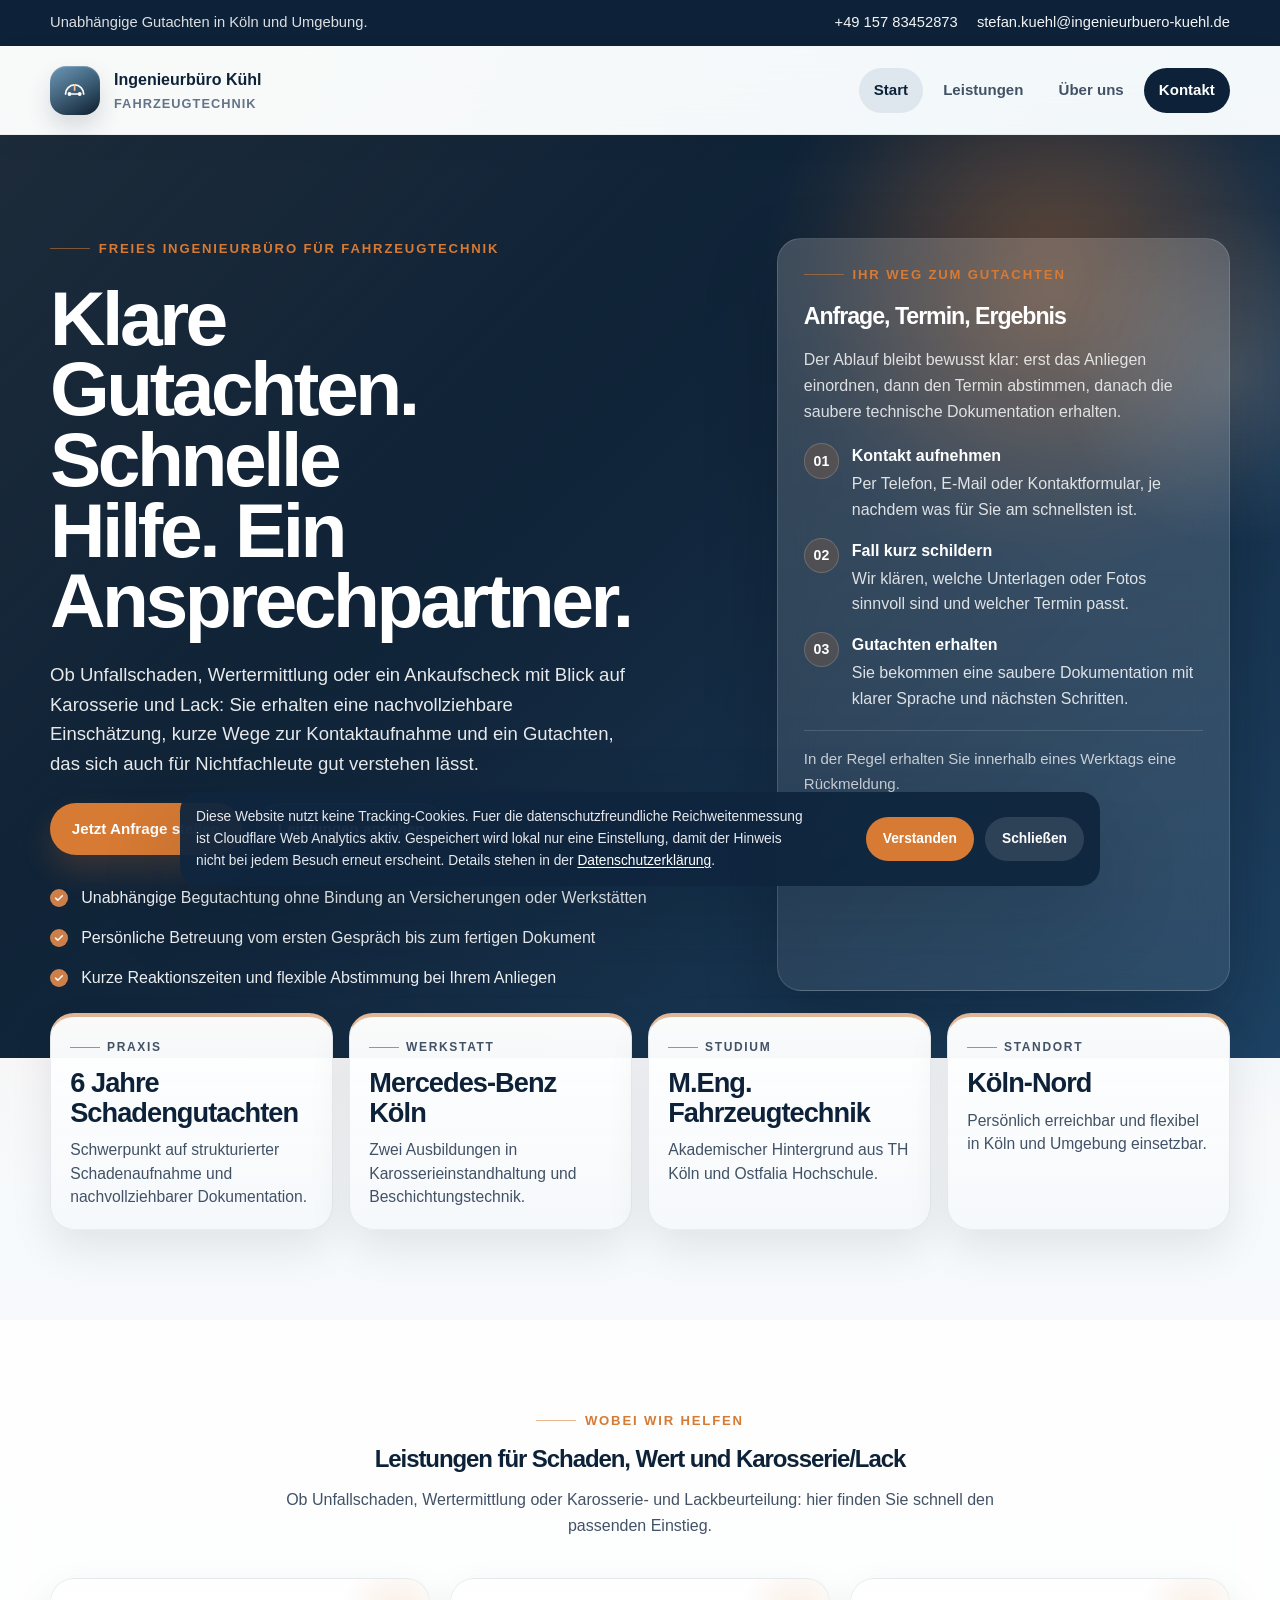
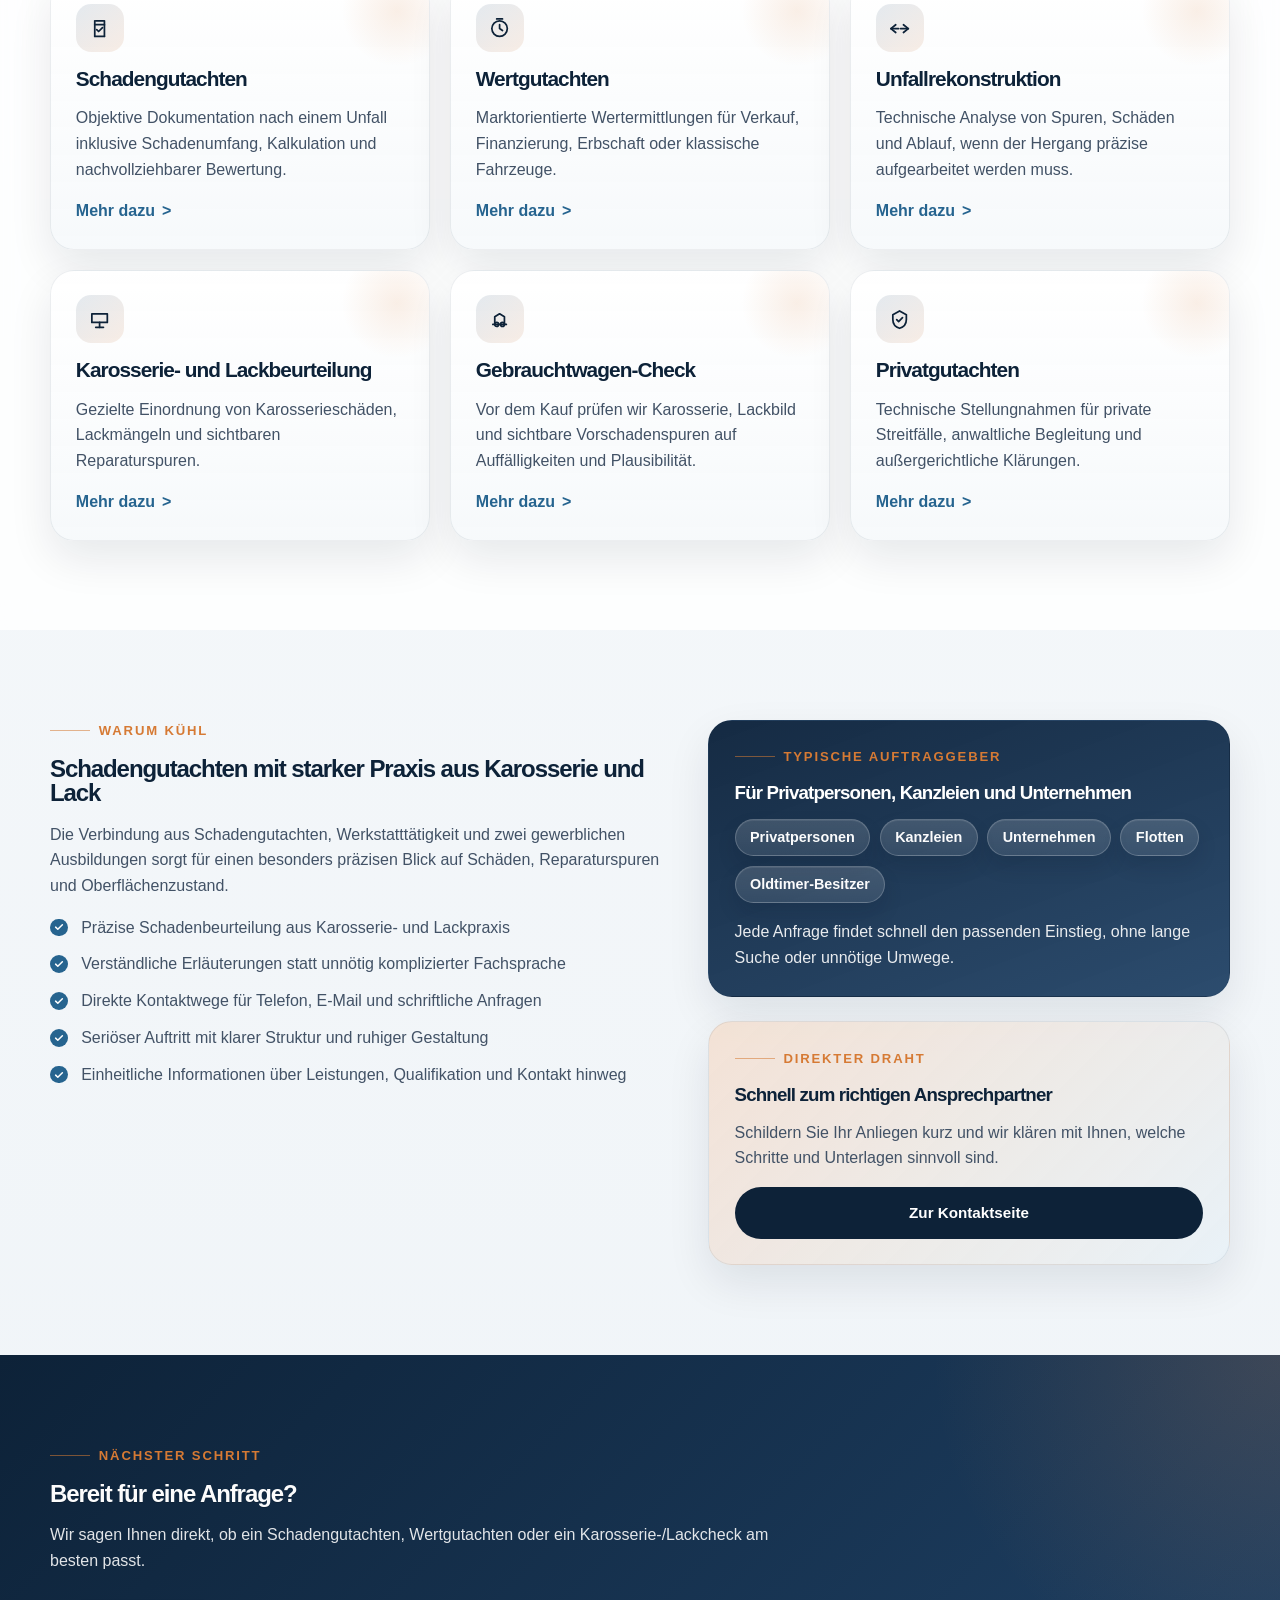
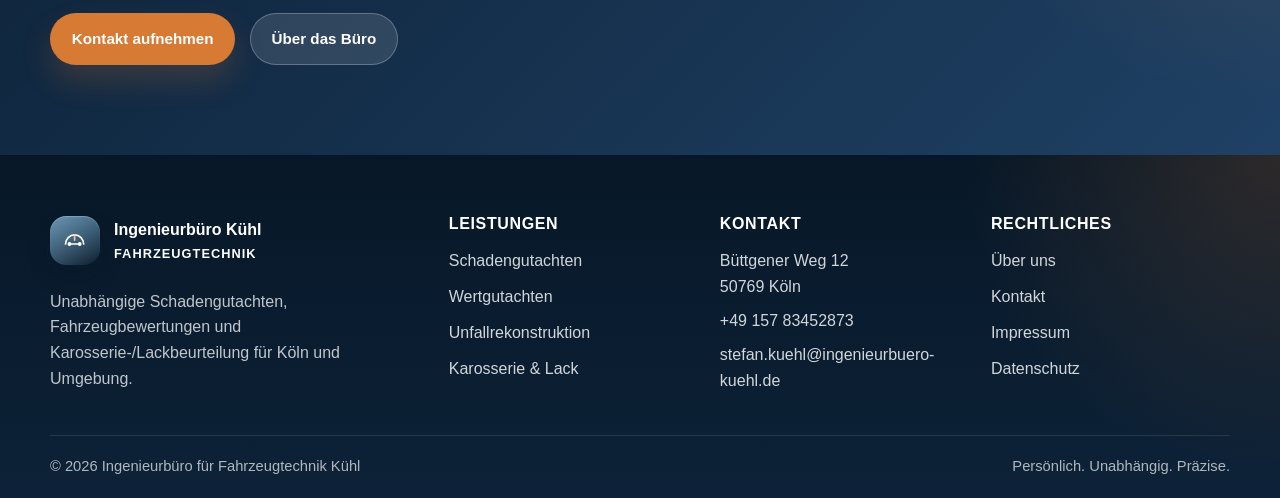
==== commit 93e54652: "Activate Cloudflare Web Analytics" ====
--- a/index.html
+++ b/index.html
@@ -319,8 +319,9 @@
 
   <div class="cookie-banner is-hidden" id="cookie-banner" role="dialog" aria-label="Cookie-Hinweis" aria-live="polite">
     <p>
-      Diese Website nutzt keine Tracking-Cookies. Gespeichert wird nur eine lokale Einstellung,
-      damit der Hinweis nicht bei jedem Besuch erneut erscheint. Details stehen in der
+      Diese Website nutzt keine Tracking-Cookies. Fuer die datenschutzfreundliche Reichweitenmessung
+      ist Cloudflare Web Analytics aktiv. Gespeichert wird lokal nur eine Einstellung, damit der
+      Hinweis nicht bei jedem Besuch erneut erscheint. Details stehen in der
       <a href="datenschutz.html">Datenschutzerkl&auml;rung</a>.
     </p>
     <div class="cookie-banner__actions">
@@ -329,7 +330,7 @@
     </div>
   </div>
 
-  <script src="js/site-config.js?v=20260315-1"></script>
+  <script src="js/site-config.js?v=20260315-2"></script>
   <script src="js/cloudflare-analytics.js?v=20260315-1"></script>
   <script src="js/main.js?v=20260315-2"></script>
 </body>
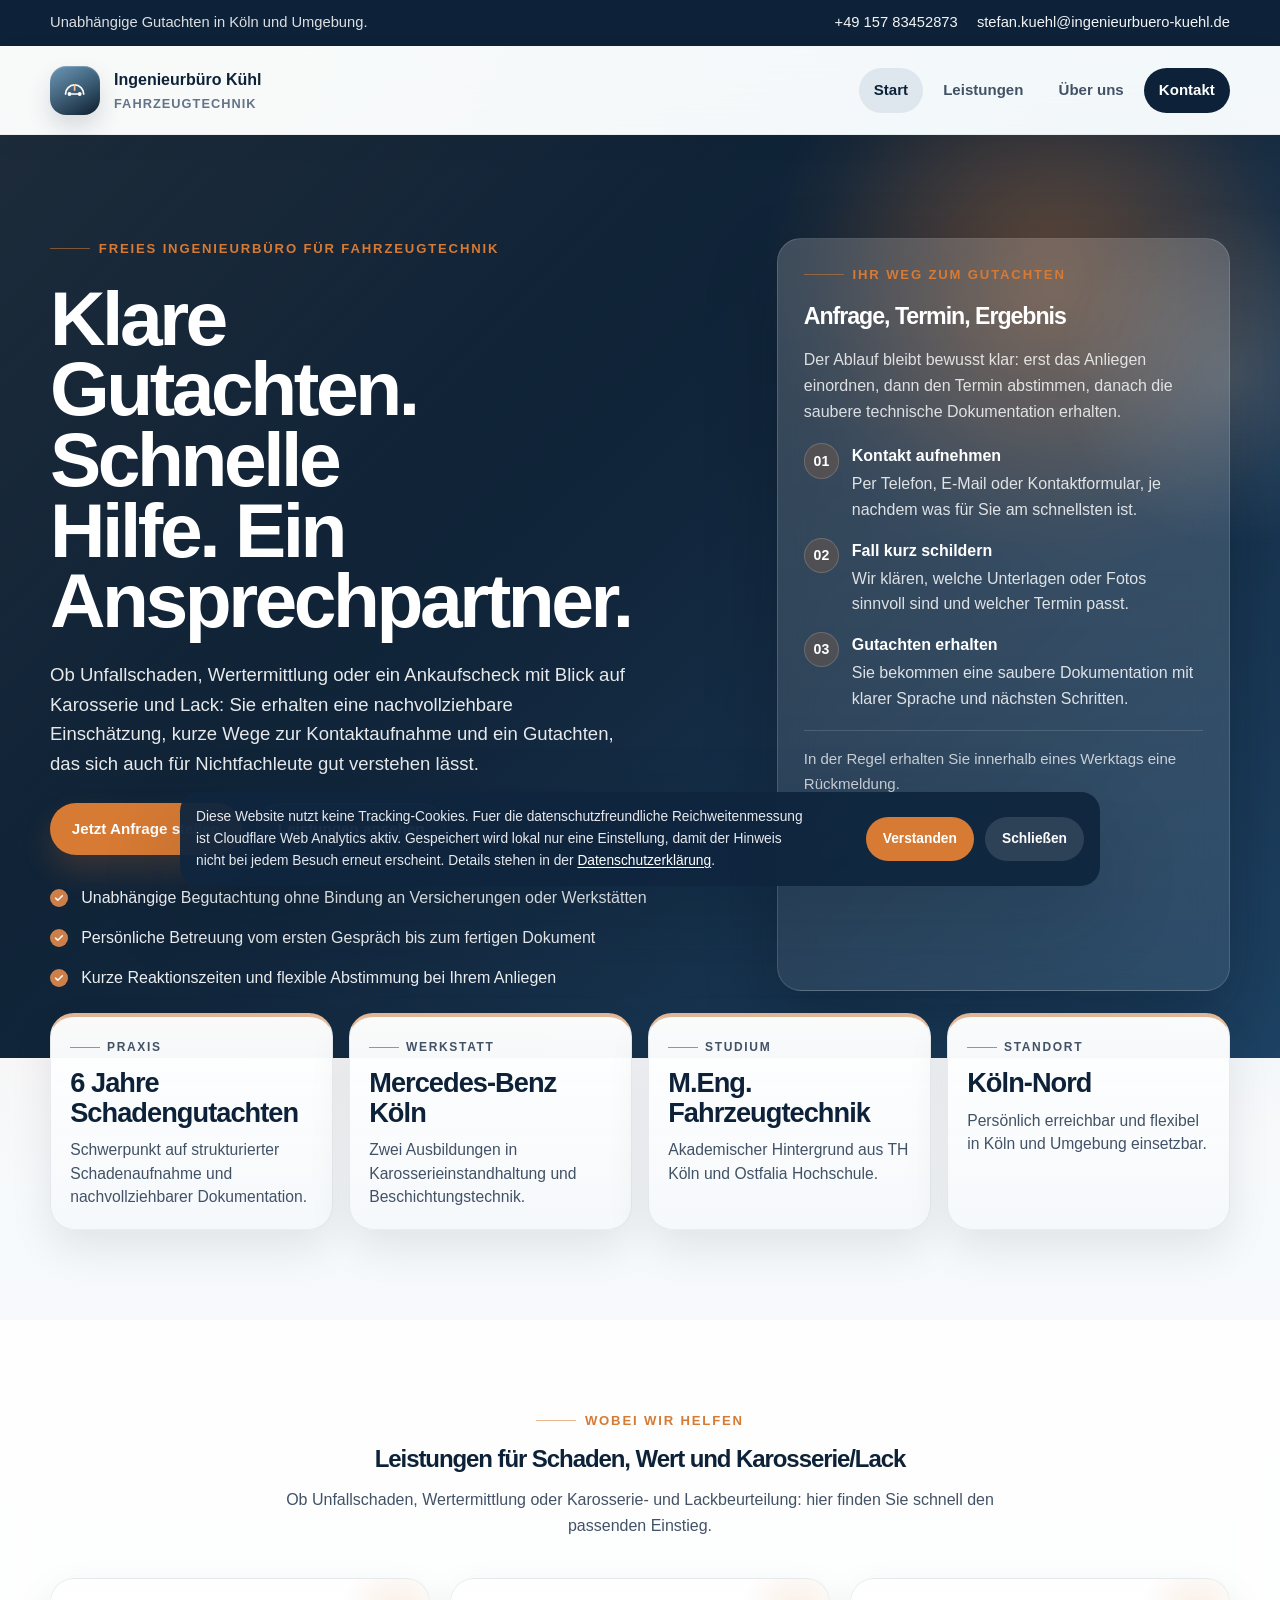
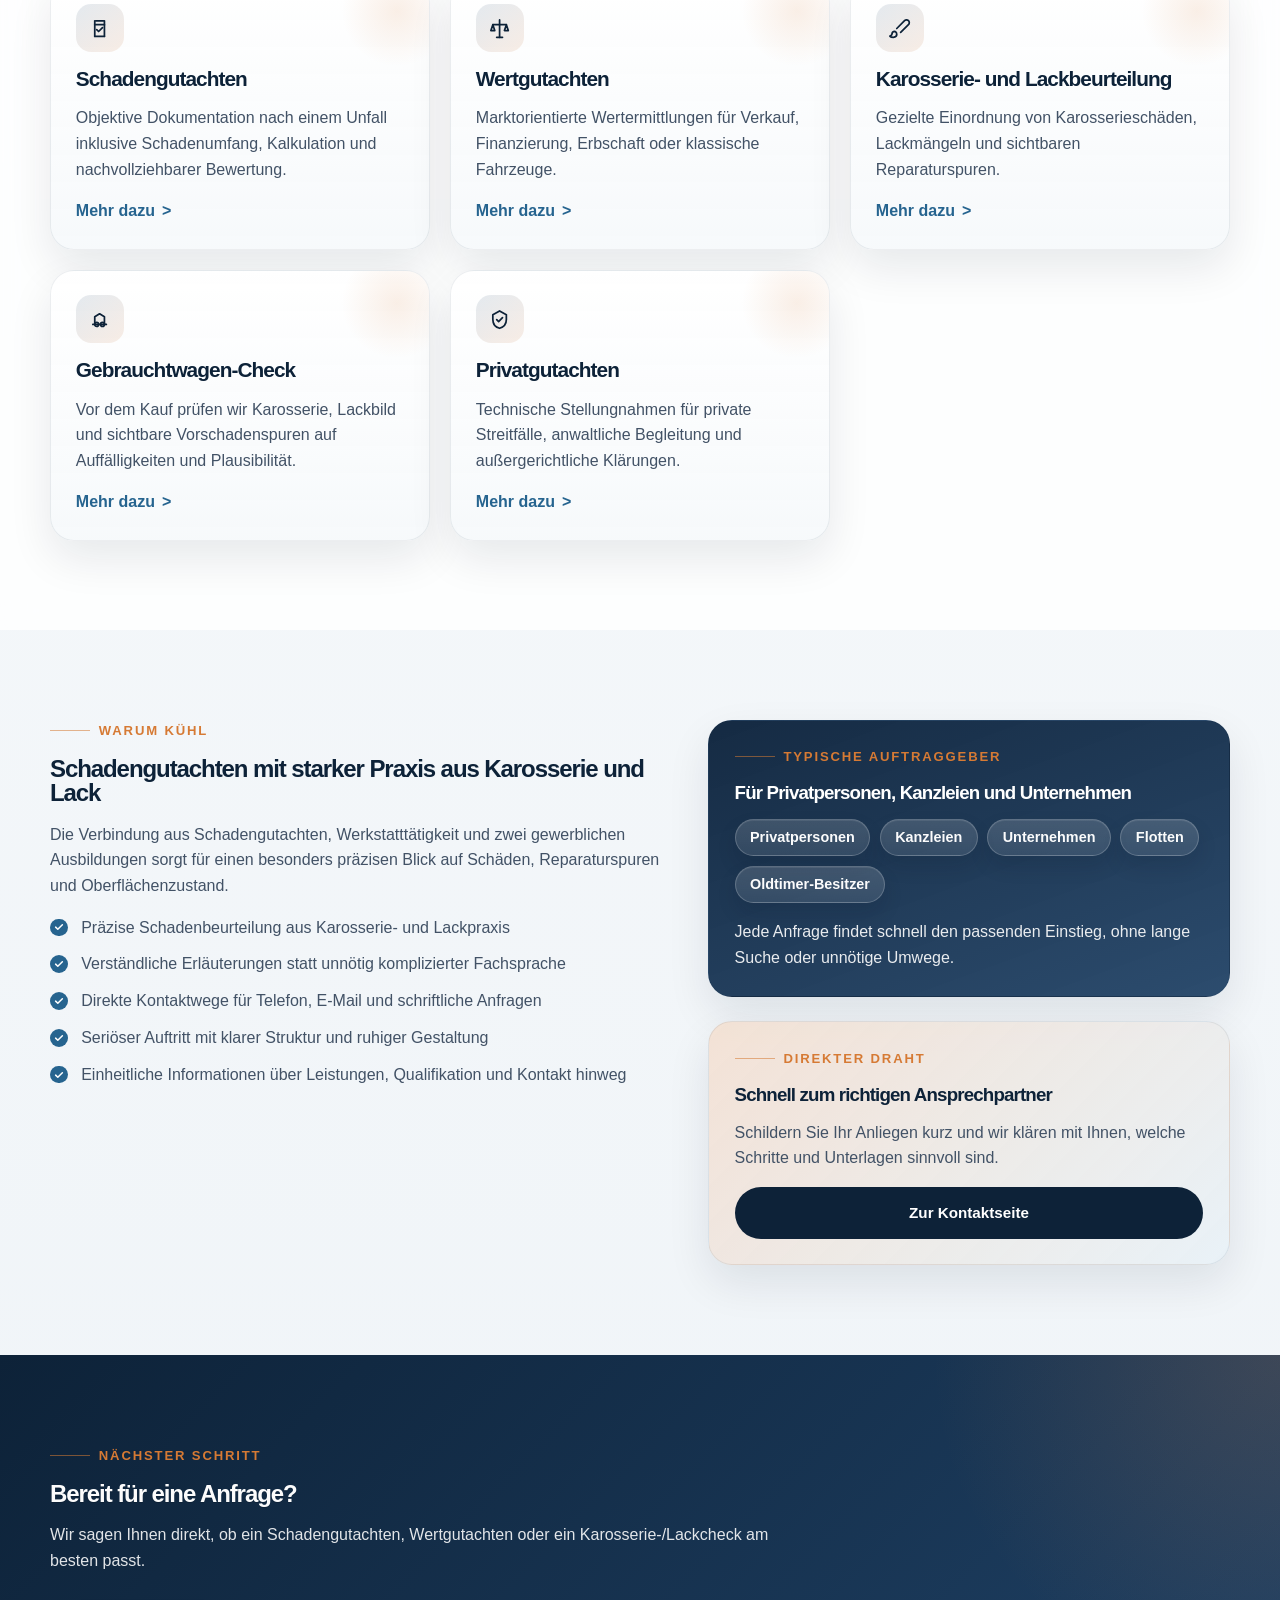
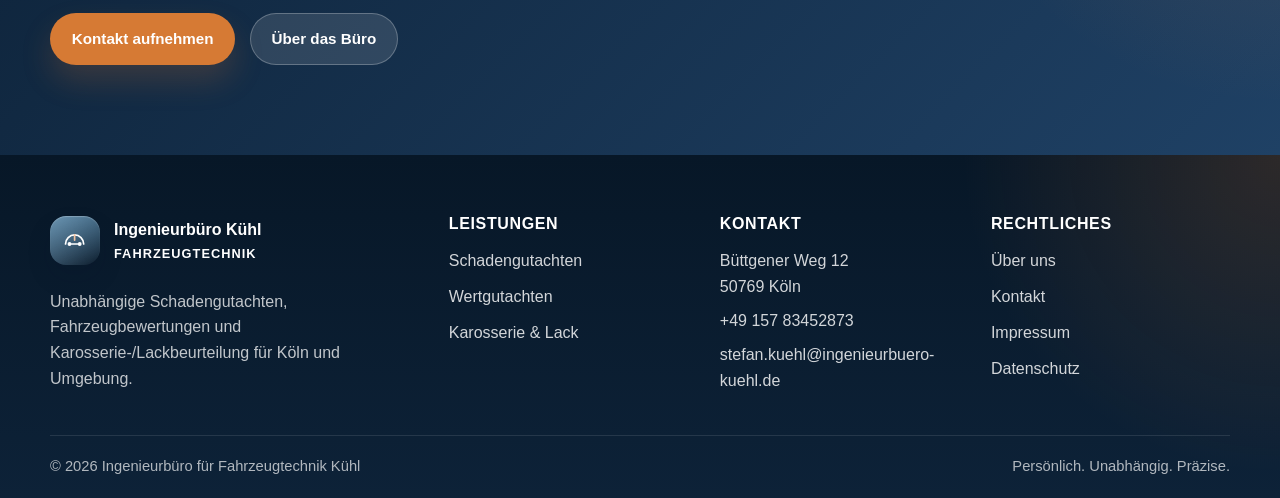
==== commit 05640232: "Icons anpassen und Unfallrekonstruktion entfernen - Wertgutachten: Stoppuhr-Icon durch Waage ersetzt" ====
--- a/index.html
+++ b/index.html
@@ -7,7 +7,7 @@
   <meta name="robots" content="index, follow">
   <meta name="theme-color" content="#10263f">
   <title>Ingenieurb&uuml;ro f&uuml;r Fahrzeugtechnik K&uuml;hl | Gutachten in K&ouml;ln</title>
-  <link rel="stylesheet" href="css/style.css?v=20260315-9">
+  <link rel="stylesheet" href="css/style.css?v=20260320-1">
 </head>
 <body class="page-home">
   <a class="skip-link" href="#main-content">Zum Inhalt springen</a>
@@ -158,25 +158,16 @@
 
           <article class="service-card">
             <span class="card-icon" aria-hidden="true">
-              <svg viewBox="0 0 24 24" xmlns="http://www.w3.org/2000/svg"><circle cx="12" cy="12" r="8"/><path d="M12 8v4l3 2"/><path d="M9 2h6"/></svg>
+              <svg viewBox="0 0 24 24" xmlns="http://www.w3.org/2000/svg"><path d="M12 3v18"/><path d="M9 21h6"/><path d="M5 8h14"/><path d="M5 8l-2 6h4z"/><path d="M19 8l-2 6h4z"/></svg>
             </span>
             <h3>Wertgutachten</h3>
             <p>Marktorientierte Wertermittlungen f&uuml;r Verkauf, Finanzierung, Erbschaft oder klassische Fahrzeuge.</p>
             <a class="service-card__link" href="leistungen.html#wertgutachten">Mehr dazu</a>
           </article>
 
-          <article class="service-card">
-            <span class="card-icon" aria-hidden="true">
-              <svg viewBox="0 0 24 24" xmlns="http://www.w3.org/2000/svg"><path d="M3 12h8"/><path d="M13 12h8"/><path d="M8 8l-5 4 5 4"/><path d="M16 8l5 4-5 4"/></svg>
-            </span>
-            <h3>Unfallrekonstruktion</h3>
-            <p>Technische Analyse von Spuren, Sch&auml;den und Ablauf, wenn der Hergang pr&auml;zise aufgearbeitet werden muss.</p>
-            <a class="service-card__link" href="leistungen.html#unfallrekonstruktion">Mehr dazu</a>
-          </article>
-
-          <article class="service-card">
-            <span class="card-icon" aria-hidden="true">
-              <svg viewBox="0 0 24 24" xmlns="http://www.w3.org/2000/svg"><path d="M4 6h16v9H4z"/><path d="M8 20h8"/><path d="M12 15v5"/></svg>
+<article class="service-card">
+            <span class="card-icon" aria-hidden="true">
+              <svg viewBox="0 0 24 24" xmlns="http://www.w3.org/2000/svg"><path d="m9.06 11.9 8.07-8.06a2.85 2.85 0 1 1 4.03 4.03l-8.06 8.08"/><path d="M7.07 14.94c-1.66 0-3 1.35-3 3.02 0 1.33-2.5 1.52-2 2.02 1 1 2.48 1.02 3.5 1.02 2.2 0 3.5-1.56 3.5-3.06A3.07 3.07 0 0 0 7.07 14.94z"/></svg>
             </span>
             <h3>Karosserie- und Lackbeurteilung</h3>
             <p>Gezielte Einordnung von Karosseriesch&auml;den, Lackm&auml;ngeln und sichtbaren Reparaturspuren.</p>
@@ -286,8 +277,7 @@
         <div class="footer__links">
           <a href="leistungen.html#schadengutachten">Schadengutachten</a>
           <a href="leistungen.html#wertgutachten">Wertgutachten</a>
-          <a href="leistungen.html#unfallrekonstruktion">Unfallrekonstruktion</a>
-          <a href="leistungen.html#karosserie-lack">Karosserie &amp; Lack</a>
+<a href="leistungen.html#karosserie-lack">Karosserie &amp; Lack</a>
         </div>
       </div>
 
--- a/css/style.css
+++ b/css/style.css
@@ -1494,6 +1494,7 @@
 
   .nav-toggle {
     display: inline-flex;
+    flex-direction: column;
     align-items: center;
     justify-content: center;
     flex-shrink: 0;
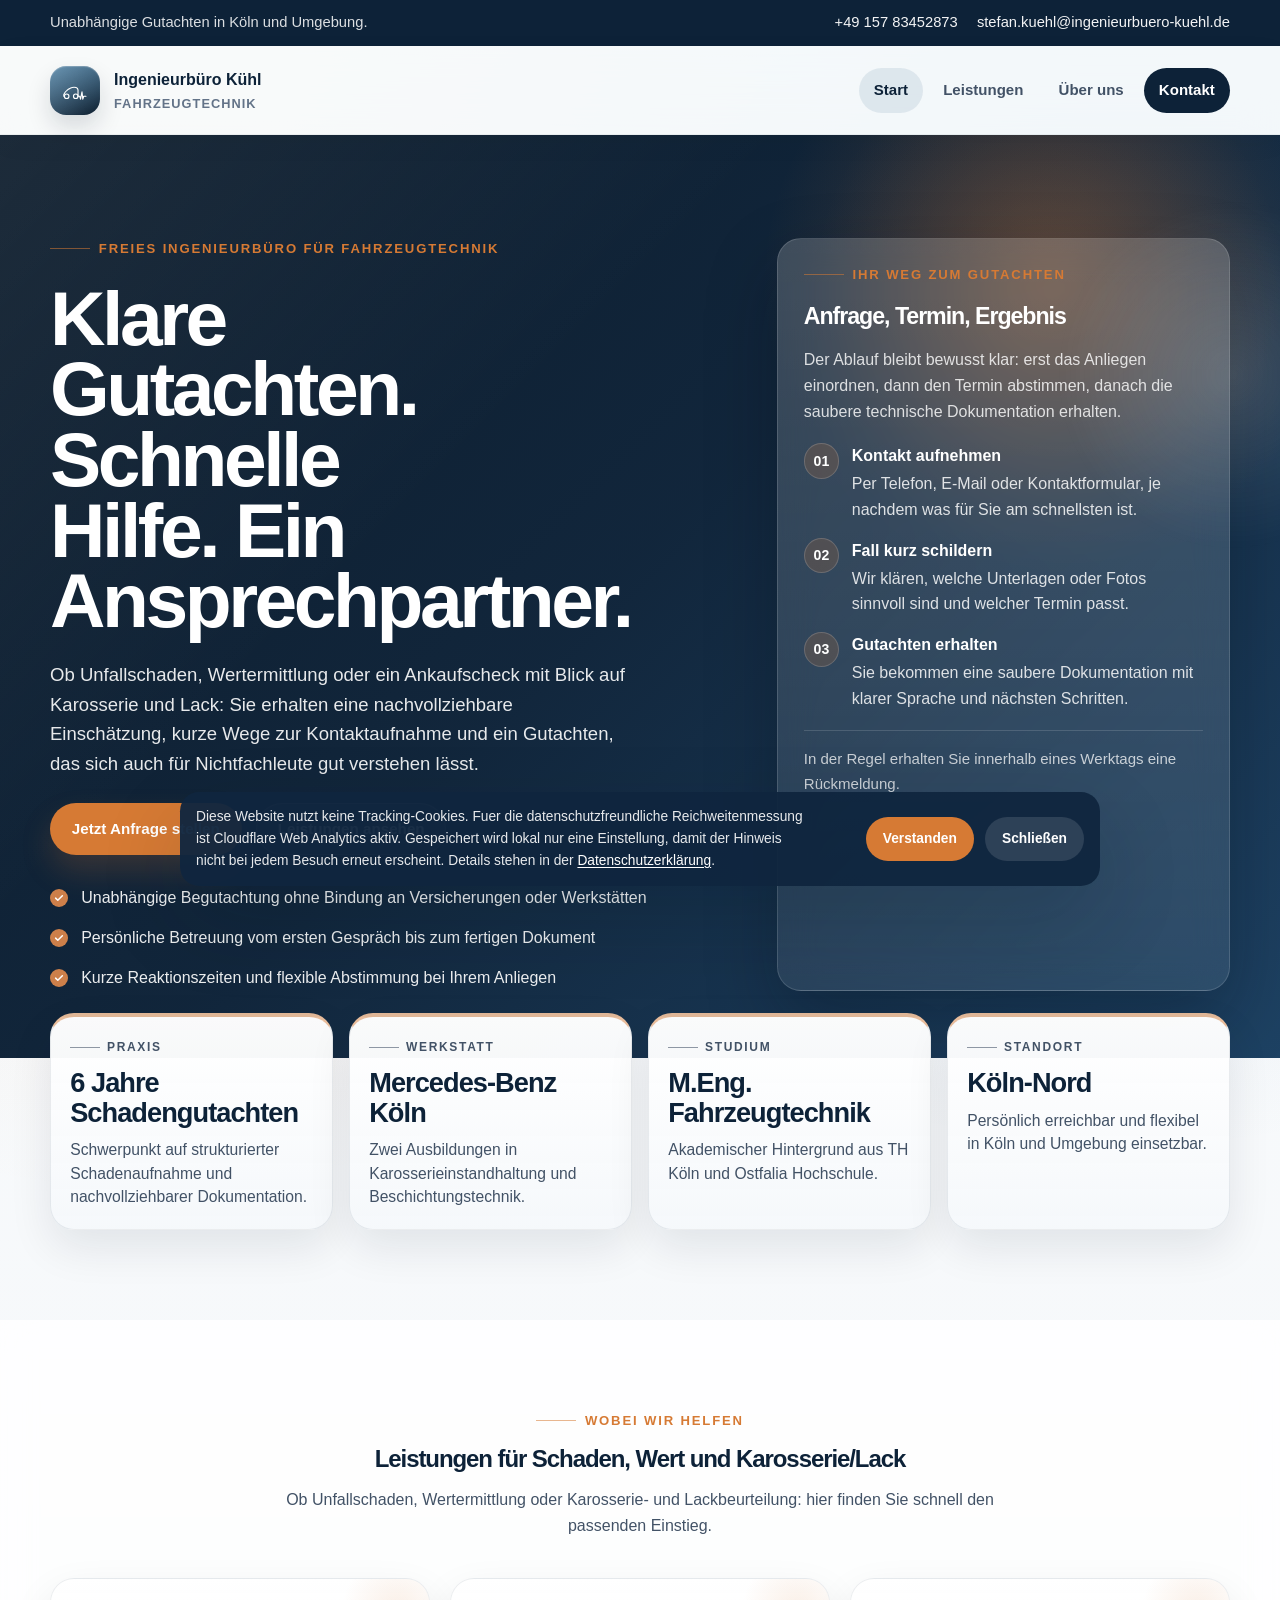
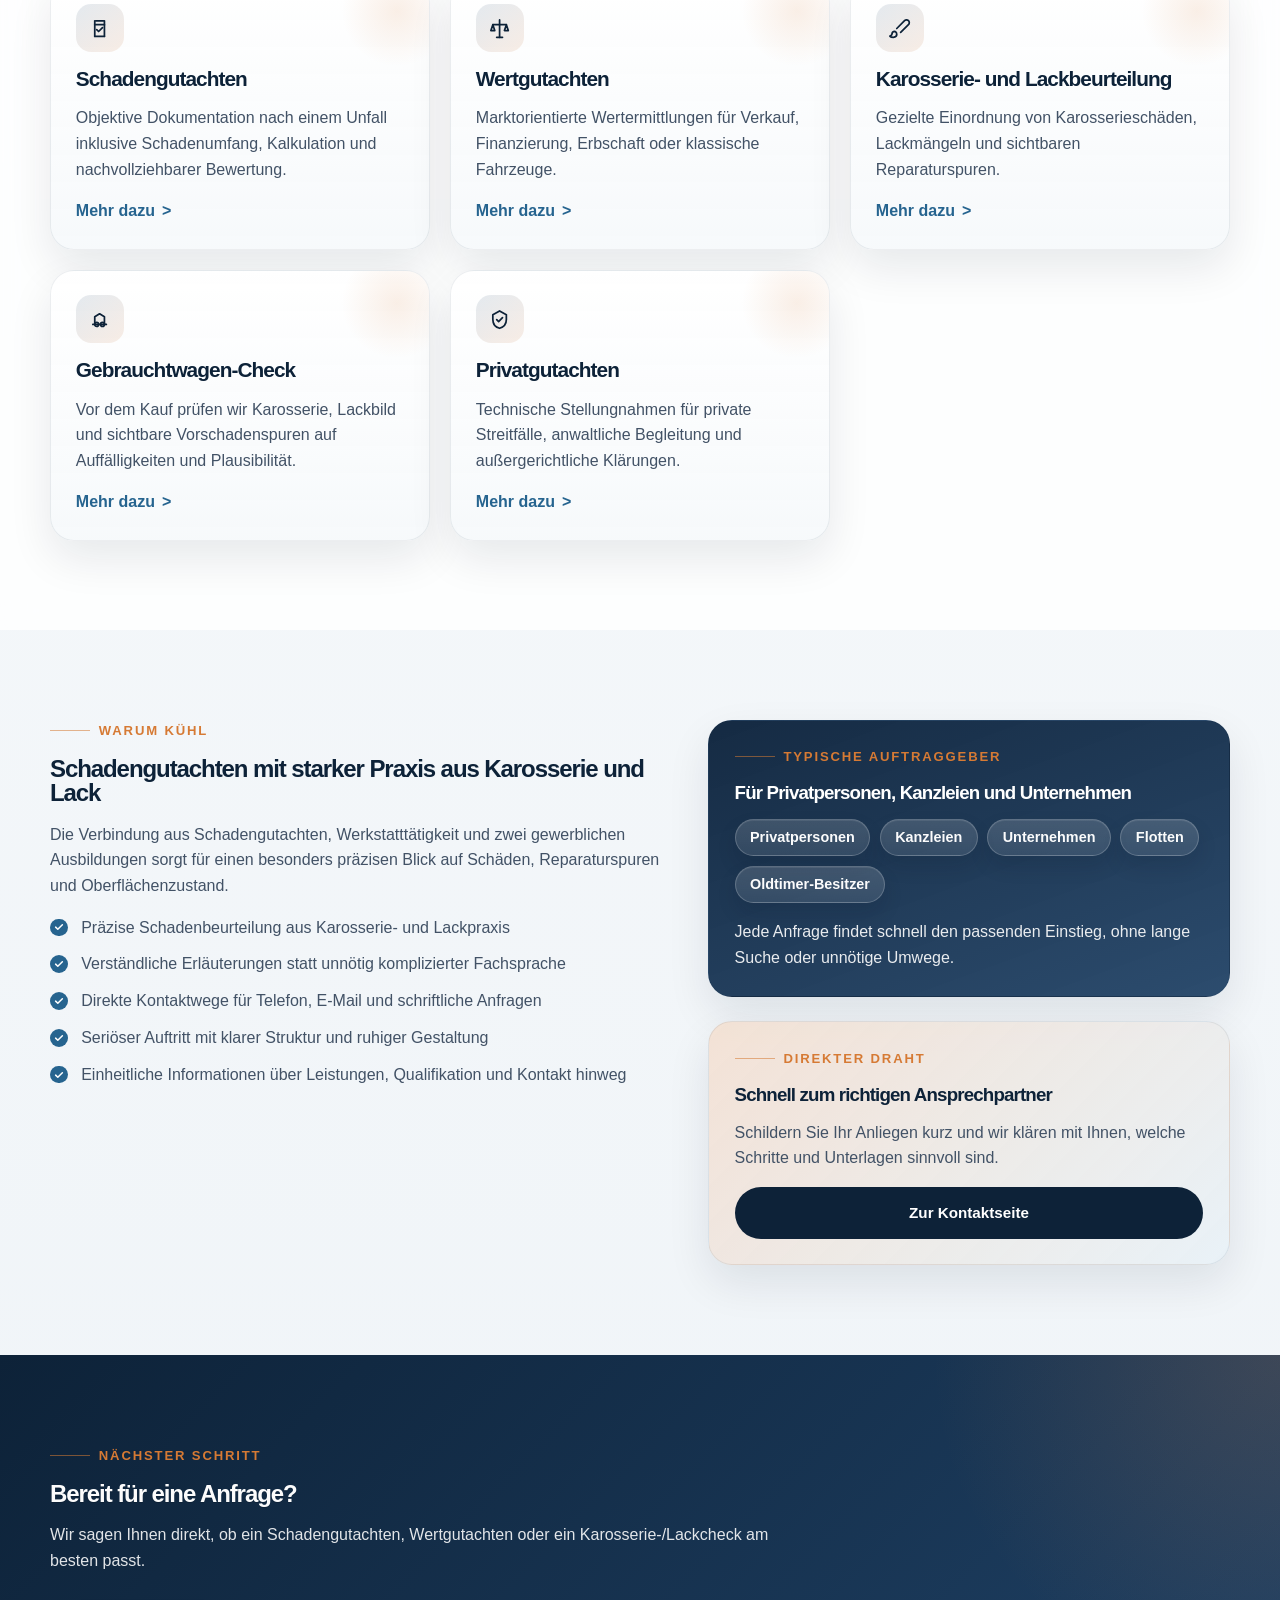
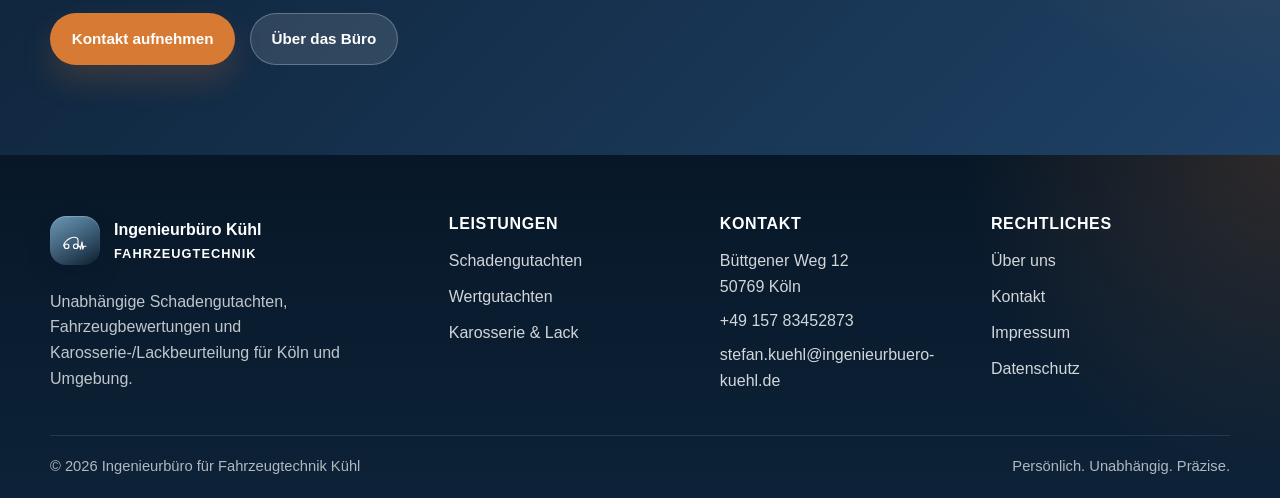
==== commit fb389d76: "Logo-Icon erneuern: Auto-Silhouette mit EKG-Linie Speedometer-Platzhalter durch markentypisches Icon" ====
--- a/index.html
+++ b/index.html
@@ -28,11 +28,10 @@
         <a class="brand" href="index.html" aria-label="Startseite des Ingenieurb&uuml;ros K&uuml;hl">
           <span class="brand__mark" aria-hidden="true">
             <svg viewBox="0 0 48 48" xmlns="http://www.w3.org/2000/svg">
-              <path d="M8 30c0-8.8 7.2-16 16-16s16 7.2 16 16" stroke="#ffffff" stroke-width="3" fill="none" stroke-linecap="round"/>
-              <circle cx="15" cy="30" r="3.4" fill="#ffffff"/>
-              <circle cx="33" cy="30" r="3.4" fill="#ffffff"/>
-              <path d="M18.4 30h11.2" stroke="#ffffff" stroke-width="2.4" stroke-linecap="round"/>
-              <path d="M24 14v9" stroke="#f2c3a1" stroke-width="3" stroke-linecap="round"/>
+              <path d="M5,34 L5,31 Q7,26 10,24 Q13,21 16,20 Q20,18 23,18 Q27,18 29,20 L30,23 L30,34" stroke="#ffffff" stroke-width="2" fill="none" stroke-linecap="round" stroke-linejoin="round"/>
+              <circle cx="10" cy="34" r="4" stroke="#ffffff" stroke-width="2" fill="none"/>
+              <circle cx="26" cy="34" r="4" stroke="#ffffff" stroke-width="2" fill="none"/>
+              <path d="M30,34 L33,34 L34.5,39 L37,26 L38.5,39 L40,34 L44,34" stroke="#ffffff" stroke-width="2" fill="none" stroke-linecap="round" stroke-linejoin="round"/>
             </svg>
           </span>
           <span class="brand__text">
@@ -255,11 +254,10 @@
         <a class="brand brand--footer" href="index.html" aria-label="Startseite des Ingenieurb&uuml;ros K&uuml;hl">
           <span class="brand__mark" aria-hidden="true">
             <svg viewBox="0 0 48 48" xmlns="http://www.w3.org/2000/svg">
-              <path d="M8 30c0-8.8 7.2-16 16-16s16 7.2 16 16" stroke="#ffffff" stroke-width="3" fill="none" stroke-linecap="round"/>
-              <circle cx="15" cy="30" r="3.4" fill="#ffffff"/>
-              <circle cx="33" cy="30" r="3.4" fill="#ffffff"/>
-              <path d="M18.4 30h11.2" stroke="#ffffff" stroke-width="2.4" stroke-linecap="round"/>
-              <path d="M24 14v9" stroke="#f2c3a1" stroke-width="3" stroke-linecap="round"/>
+              <path d="M5,34 L5,31 Q7,26 10,24 Q13,21 16,20 Q20,18 23,18 Q27,18 29,20 L30,23 L30,34" stroke="#ffffff" stroke-width="2" fill="none" stroke-linecap="round" stroke-linejoin="round"/>
+              <circle cx="10" cy="34" r="4" stroke="#ffffff" stroke-width="2" fill="none"/>
+              <circle cx="26" cy="34" r="4" stroke="#ffffff" stroke-width="2" fill="none"/>
+              <path d="M30,34 L33,34 L34.5,39 L37,26 L38.5,39 L40,34 L44,34" stroke="#ffffff" stroke-width="2" fill="none" stroke-linecap="round" stroke-linejoin="round"/>
             </svg>
           </span>
           <span class="brand__text">
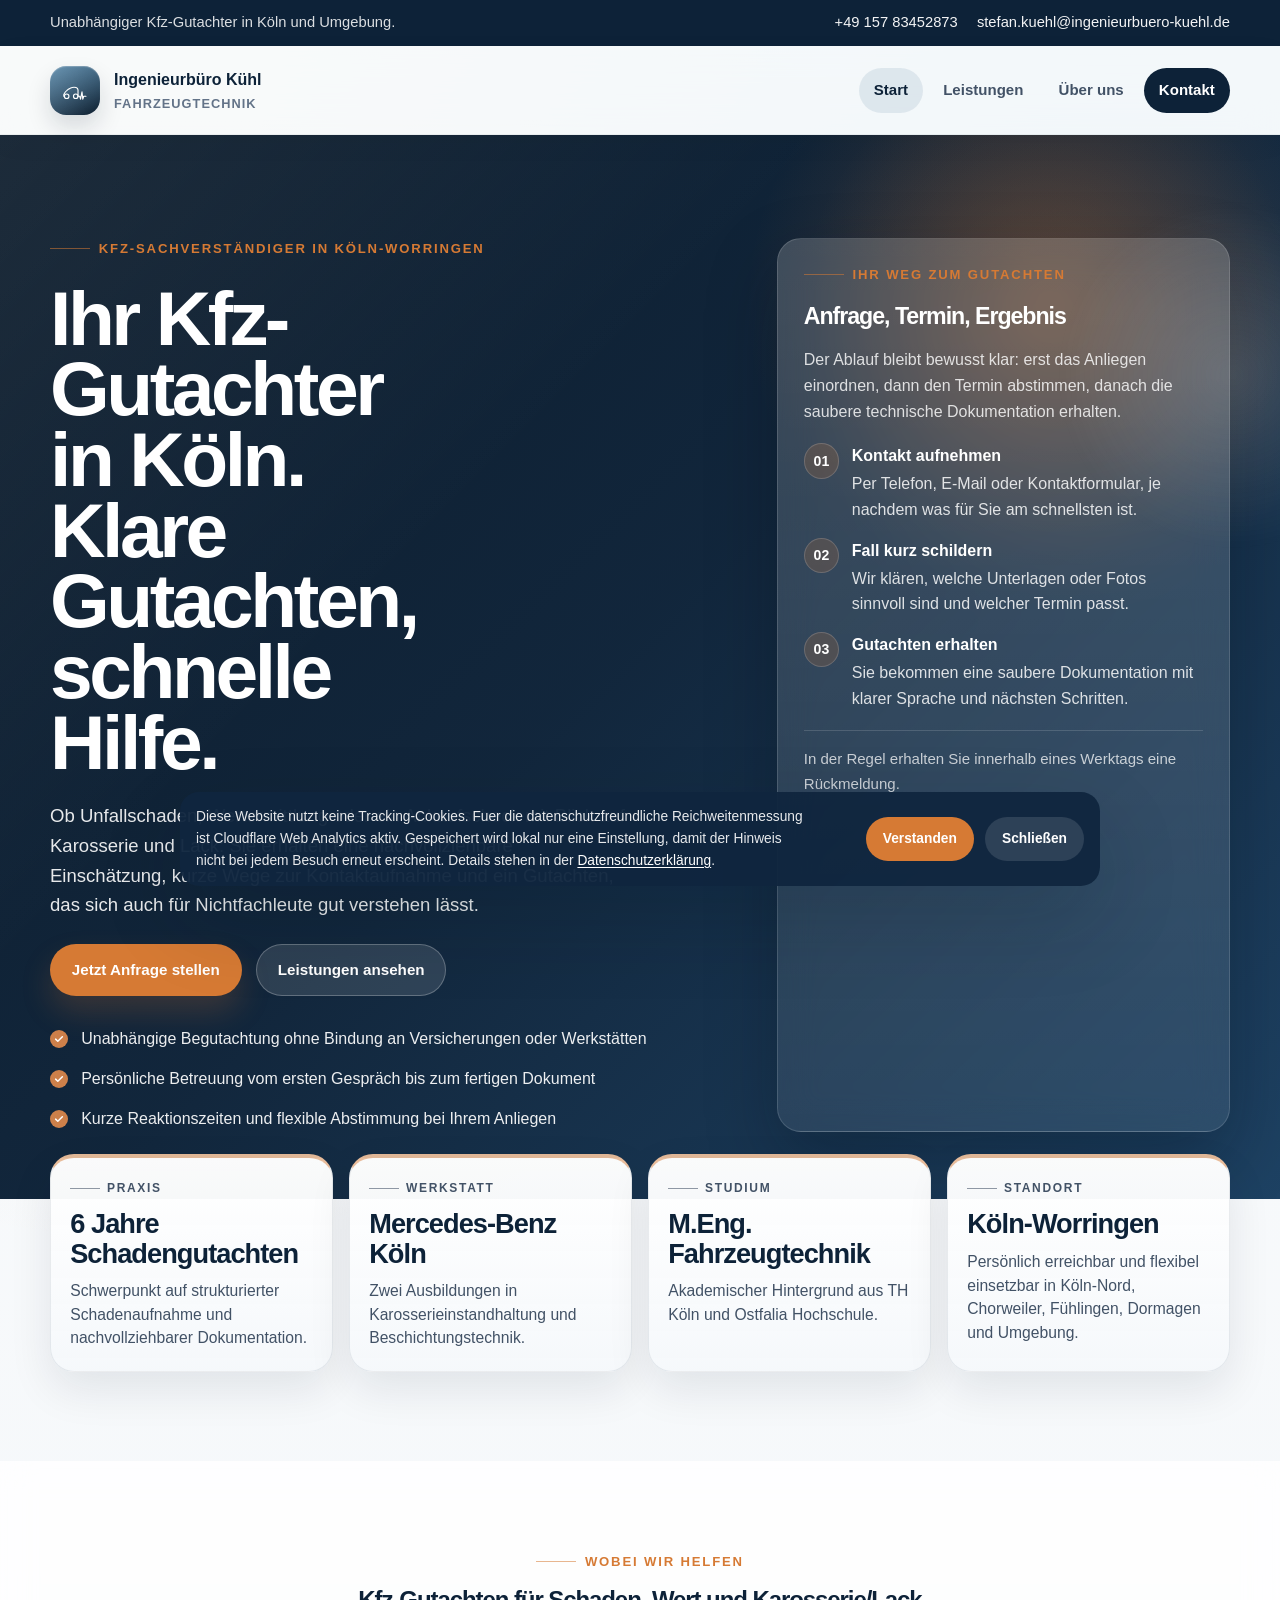
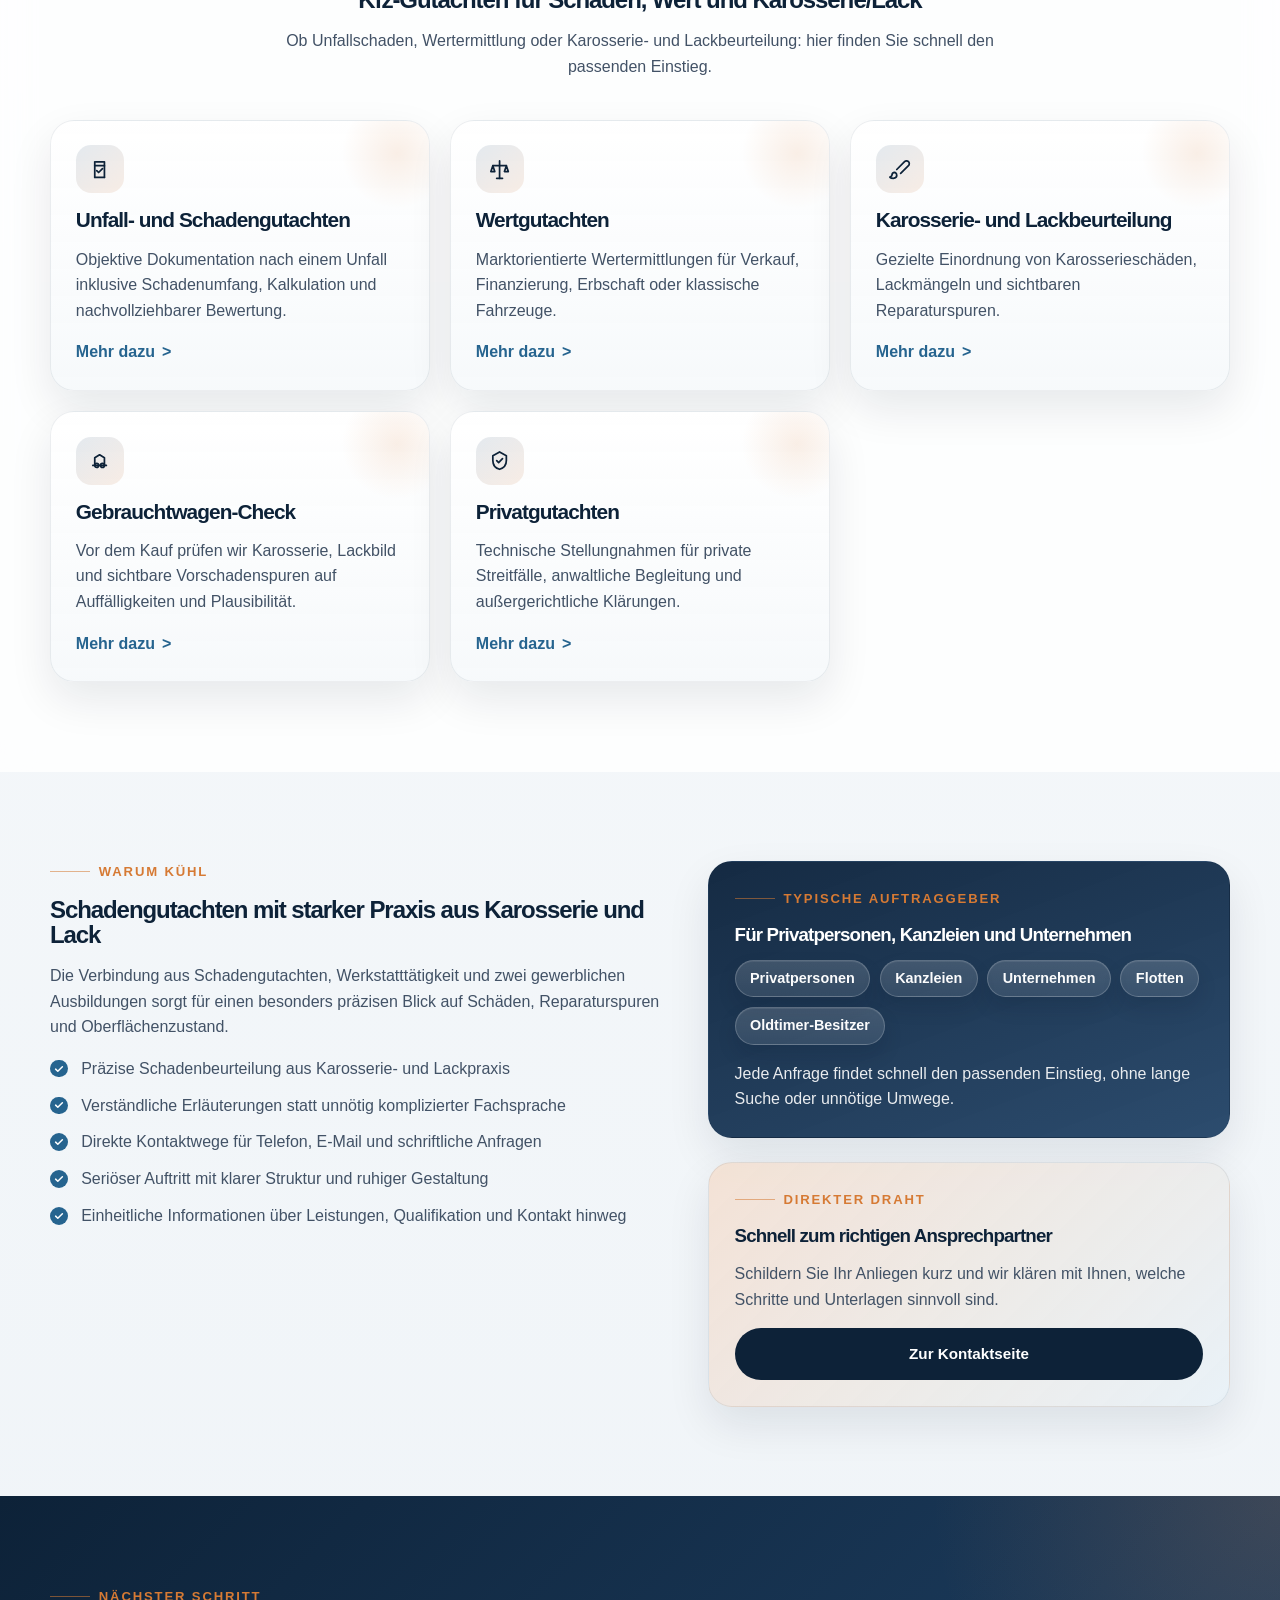
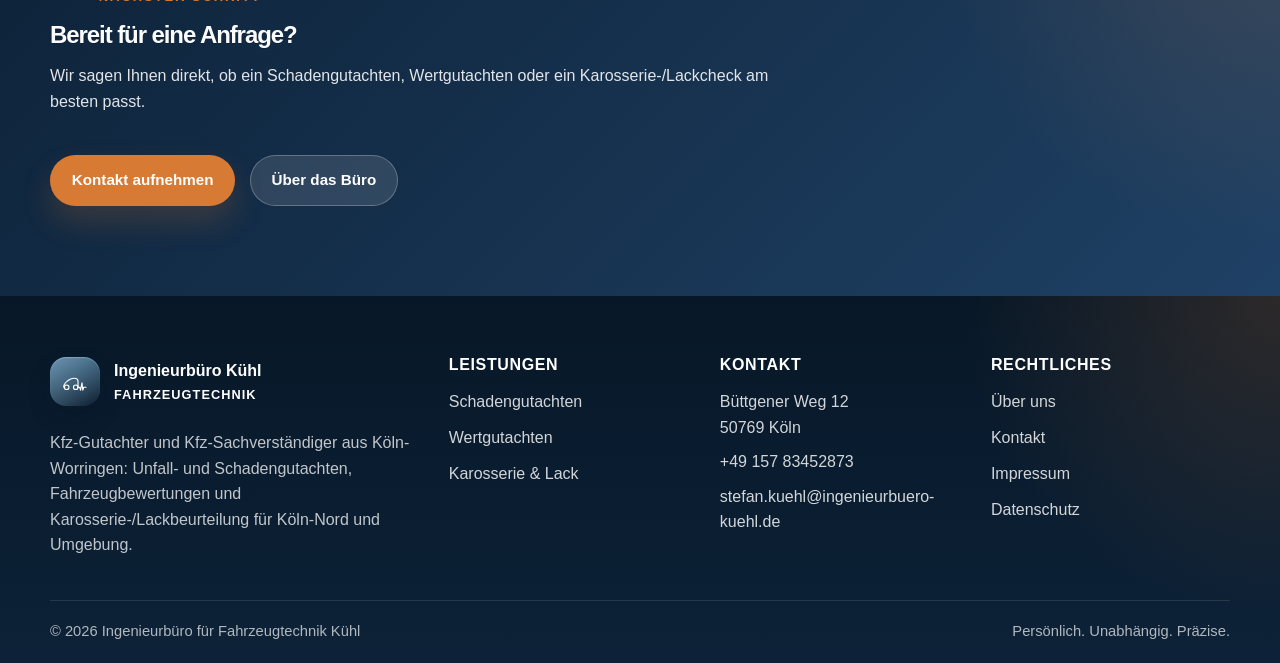
==== commit a4c95486: "SEO: Kfz-Gutachter-Keywords, LocalBusiness-Schema, Canonical/OG-Tags, sitemap.xml und robots.txt" ====
--- a/index.html
+++ b/index.html
@@ -3,11 +3,76 @@
 <head>
   <meta charset="UTF-8">
   <meta name="viewport" content="width=device-width, initial-scale=1.0">
-  <meta name="description" content="Ingenieurb&uuml;ro f&uuml;r Fahrzeugtechnik K&uuml;hl in K&ouml;ln: unabh&auml;ngige Schadengutachten, Fahrzeugbewertungen sowie Karosserie- und Lackbeurteilung.">
+  <meta name="description" content="Kfz-Gutachter in K&ouml;ln-Worringen: unabh&auml;ngige Unfall- und Schadengutachten, Wertgutachten und Gebrauchtwagen-Check f&uuml;r K&ouml;ln-Nord, Chorweiler, Dormagen und Umgebung.">
   <meta name="robots" content="index, follow">
+  <link rel="canonical" href="https://ingenieurbuero-kuehl.de/">
+  <meta property="og:type" content="website">
+  <meta property="og:locale" content="de_DE">
+  <meta property="og:site_name" content="Ingenieurb&uuml;ro f&uuml;r Fahrzeugtechnik K&uuml;hl">
+  <meta property="og:title" content="Kfz-Gutachter K&ouml;ln | Ingenieurb&uuml;ro f&uuml;r Fahrzeugtechnik K&uuml;hl">
+  <meta property="og:description" content="Kfz-Gutachter in K&ouml;ln-Worringen: unabh&auml;ngige Unfall- und Schadengutachten, Wertgutachten und Gebrauchtwagen-Check f&uuml;r K&ouml;ln-Nord, Chorweiler, Dormagen und Umgebung.">
+  <meta property="og:url" content="https://ingenieurbuero-kuehl.de/">
   <meta name="theme-color" content="#10263f">
-  <title>Ingenieurb&uuml;ro f&uuml;r Fahrzeugtechnik K&uuml;hl | Gutachten in K&ouml;ln</title>
+  <title>Kfz-Gutachter K&ouml;ln | Ingenieurb&uuml;ro f&uuml;r Fahrzeugtechnik K&uuml;hl</title>
   <link rel="stylesheet" href="css/style.css?v=20260320-1">
+  <script type="application/ld+json">
+{
+  "@context": "https://schema.org",
+  "@type": "ProfessionalService",
+  "@id": "https://ingenieurbuero-kuehl.de/#organisation",
+  "name": "Ingenieurbüro für Fahrzeugtechnik Kühl",
+  "alternateName": "Kfz-Gutachter Stefan Kühl",
+  "description": "Unabhängiger Kfz-Gutachter und Kfz-Sachverständiger in Köln-Worringen: Unfall- und Schadengutachten, Wertgutachten, Gebrauchtwagen-Check sowie Karosserie- und Lackbeurteilung.",
+  "url": "https://ingenieurbuero-kuehl.de/",
+  "telephone": "+49 157 83452873",
+  "email": "stefan.kuehl@ingenieurbuero-kuehl.de",
+  "address": {
+    "@type": "PostalAddress",
+    "streetAddress": "Büttgener Weg 12",
+    "postalCode": "50769",
+    "addressLocality": "Köln",
+    "addressRegion": "Nordrhein-Westfalen",
+    "addressCountry": "DE"
+  },
+  "areaServed": [
+    {
+      "@type": "City",
+      "name": "Köln"
+    },
+    {
+      "@type": "Place",
+      "name": "Köln-Worringen"
+    },
+    {
+      "@type": "Place",
+      "name": "Köln-Chorweiler"
+    },
+    {
+      "@type": "Place",
+      "name": "Köln-Fühlingen"
+    },
+    {
+      "@type": "City",
+      "name": "Dormagen"
+    }
+  ],
+  "founder": {
+    "@type": "Person",
+    "name": "Stefan Kühl",
+    "honorificSuffix": "M.Eng.",
+    "jobTitle": "Kfz-Sachverständiger"
+  },
+  "knowsAbout": [
+    "Kfz-Gutachten",
+    "Unfallgutachten",
+    "Schadengutachten",
+    "Wertgutachten",
+    "Gebrauchtwagen-Check",
+    "Oldtimer-Bewertung",
+    "Karosserie- und Lackbeurteilung"
+  ]
+}
+  </script>
 </head>
 <body class="page-home">
   <a class="skip-link" href="#main-content">Zum Inhalt springen</a>
@@ -16,7 +81,7 @@
   <header class="site-header">
     <div class="topbar">
       <div class="container topbar__inner">
-        <p>Unabh&auml;ngige Gutachten in K&ouml;ln und Umgebung.</p>
+        <p>Unabh&auml;ngiger Kfz-Gutachter in K&ouml;ln und Umgebung.</p>
         <div class="topbar__links">
           <a href="tel:+4915783452873">+49 157 83452873</a>
           <a href="mailto:stefan.kuehl@ingenieurbuero-kuehl.de">stefan.kuehl@ingenieurbuero-kuehl.de</a>
@@ -66,8 +131,8 @@
     <section class="hero">
       <div class="container hero__grid">
         <div class="hero__content">
-          <span class="eyebrow">Freies Ingenieurb&uuml;ro f&uuml;r Fahrzeugtechnik</span>
-          <h1>Klare Gutachten. Schnelle Hilfe. Ein Ansprechpartner.</h1>
+          <span class="eyebrow">Kfz-Sachverst&auml;ndiger in K&ouml;ln-Worringen</span>
+          <h1>Ihr Kfz-Gutachter in K&ouml;ln. Klare Gutachten, schnelle Hilfe.</h1>
           <p class="lead">
             Ob Unfallschaden, Wertermittlung oder ein Ankaufscheck mit Blick auf Karosserie und Lack:
             Sie erhalten eine nachvollziehbare Einsch&auml;tzung, kurze Wege zur Kontaktaufnahme und ein Gutachten,
@@ -130,8 +195,8 @@
           </article>
           <article class="stat-card">
             <span class="stat-card__label">Standort</span>
-            <strong>K&ouml;ln-Nord</strong>
-            <span>Pers&ouml;nlich erreichbar und flexibel in K&ouml;ln und Umgebung einsetzbar.</span>
+            <strong>K&ouml;ln-Worringen</strong>
+            <span>Pers&ouml;nlich erreichbar und flexibel einsetzbar in K&ouml;ln-Nord, Chorweiler, F&uuml;hlingen, Dormagen und Umgebung.</span>
           </article>
         </div>
       </div>
@@ -141,7 +206,7 @@
       <div class="container">
         <div class="section__intro section__intro--center">
           <span class="eyebrow">Wobei wir helfen</span>
-          <h2>Leistungen f&uuml;r Schaden, Wert und Karosserie/Lack</h2>
+          <h2>Kfz-Gutachten f&uuml;r Schaden, Wert und Karosserie/Lack</h2>
           <p>Ob Unfallschaden, Wertermittlung oder Karosserie- und Lackbeurteilung: hier finden Sie schnell den passenden Einstieg.</p>
         </div>
 
@@ -150,7 +215,7 @@
             <span class="card-icon" aria-hidden="true">
               <svg viewBox="0 0 24 24" xmlns="http://www.w3.org/2000/svg"><path d="M8 4h8"/><path d="M7 4v16"/><path d="M17 4v16"/><path d="M7 8h10"/><path d="M9 13l2 2 4-4"/><path d="M7 20h10"/></svg>
             </span>
-            <h3>Schadengutachten</h3>
+            <h3>Unfall- und Schadengutachten</h3>
             <p>Objektive Dokumentation nach einem Unfall inklusive Schadenumfang, Kalkulation und nachvollziehbarer Bewertung.</p>
             <a class="service-card__link" href="leistungen.html#schadengutachten">Mehr dazu</a>
           </article>
@@ -266,7 +331,7 @@
           </span>
         </a>
         <p class="footer__copy">
-          Unabh&auml;ngige Schadengutachten, Fahrzeugbewertungen und Karosserie-/Lackbeurteilung f&uuml;r K&ouml;ln und Umgebung.
+          Kfz-Gutachter und Kfz-Sachverst&auml;ndiger aus K&ouml;ln-Worringen: Unfall- und Schadengutachten, Fahrzeugbewertungen und Karosserie-/Lackbeurteilung f&uuml;r K&ouml;ln-Nord und Umgebung.
         </p>
       </div>
 
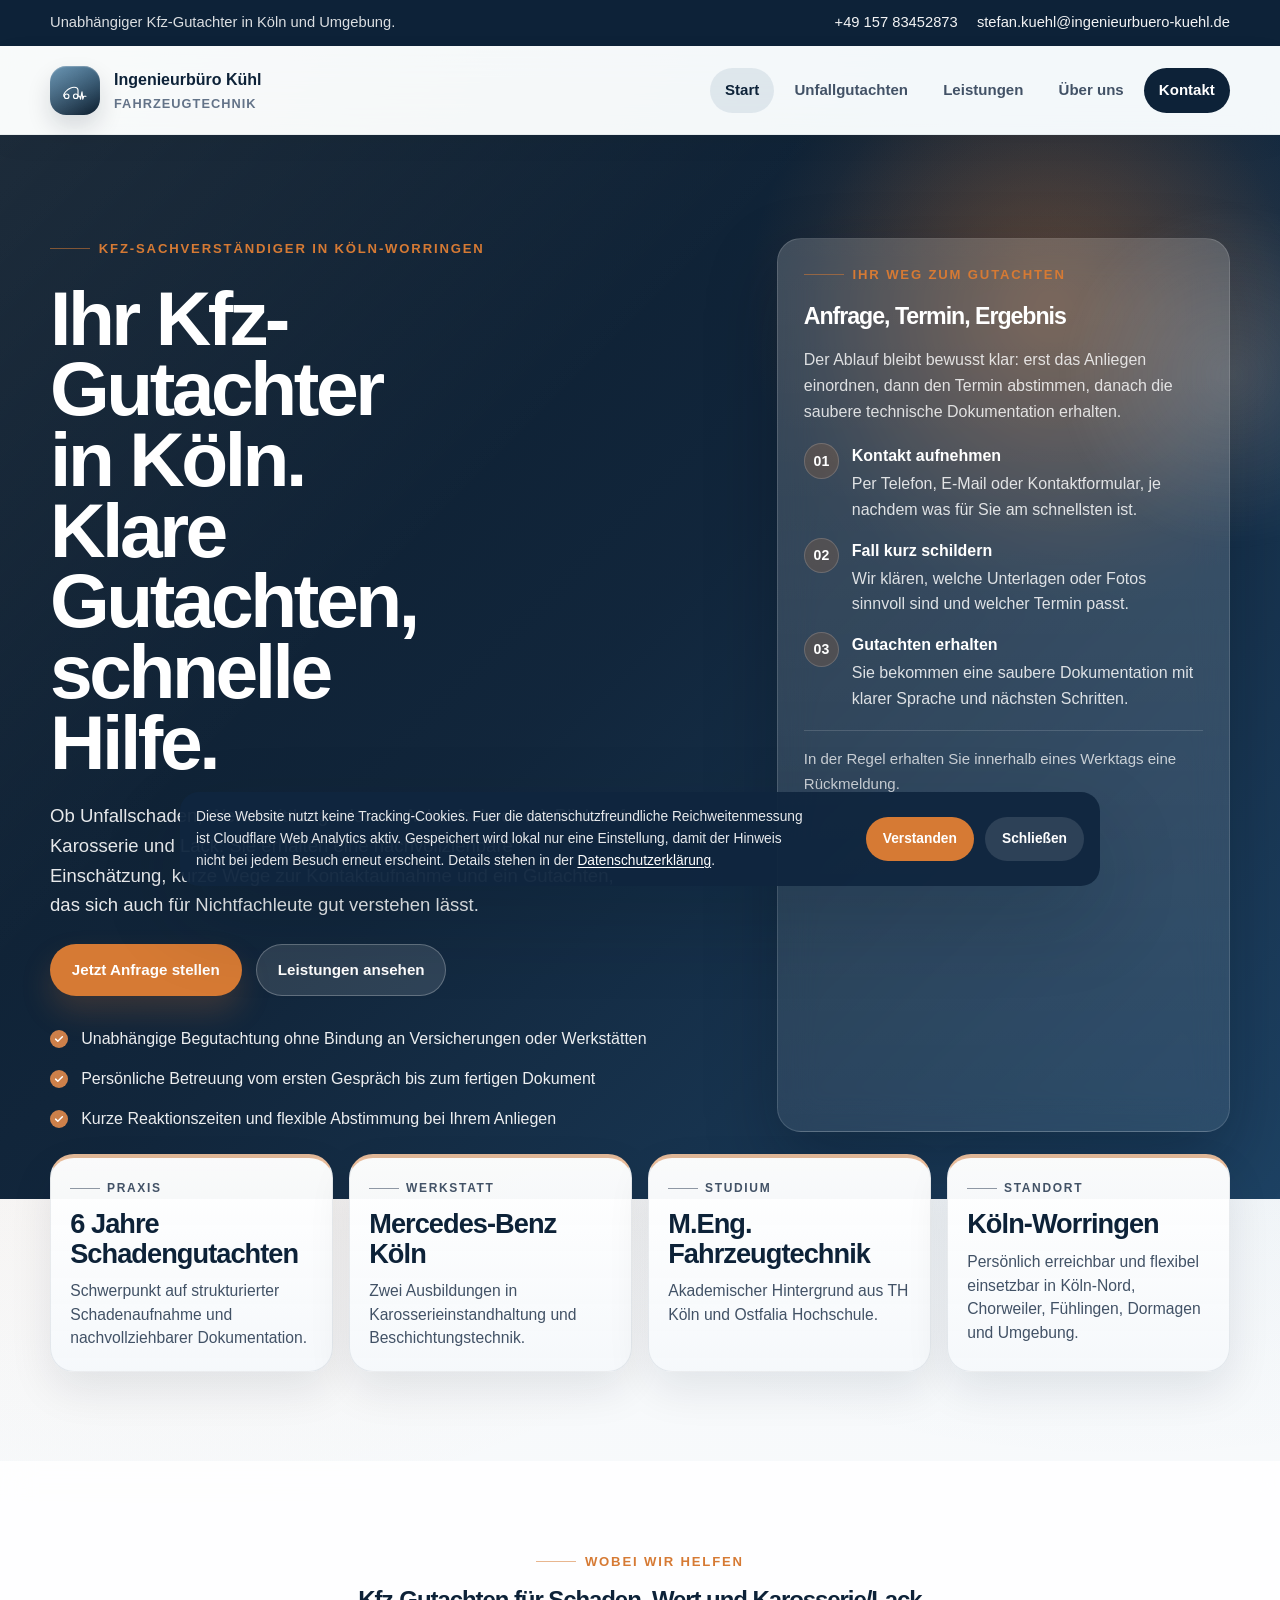
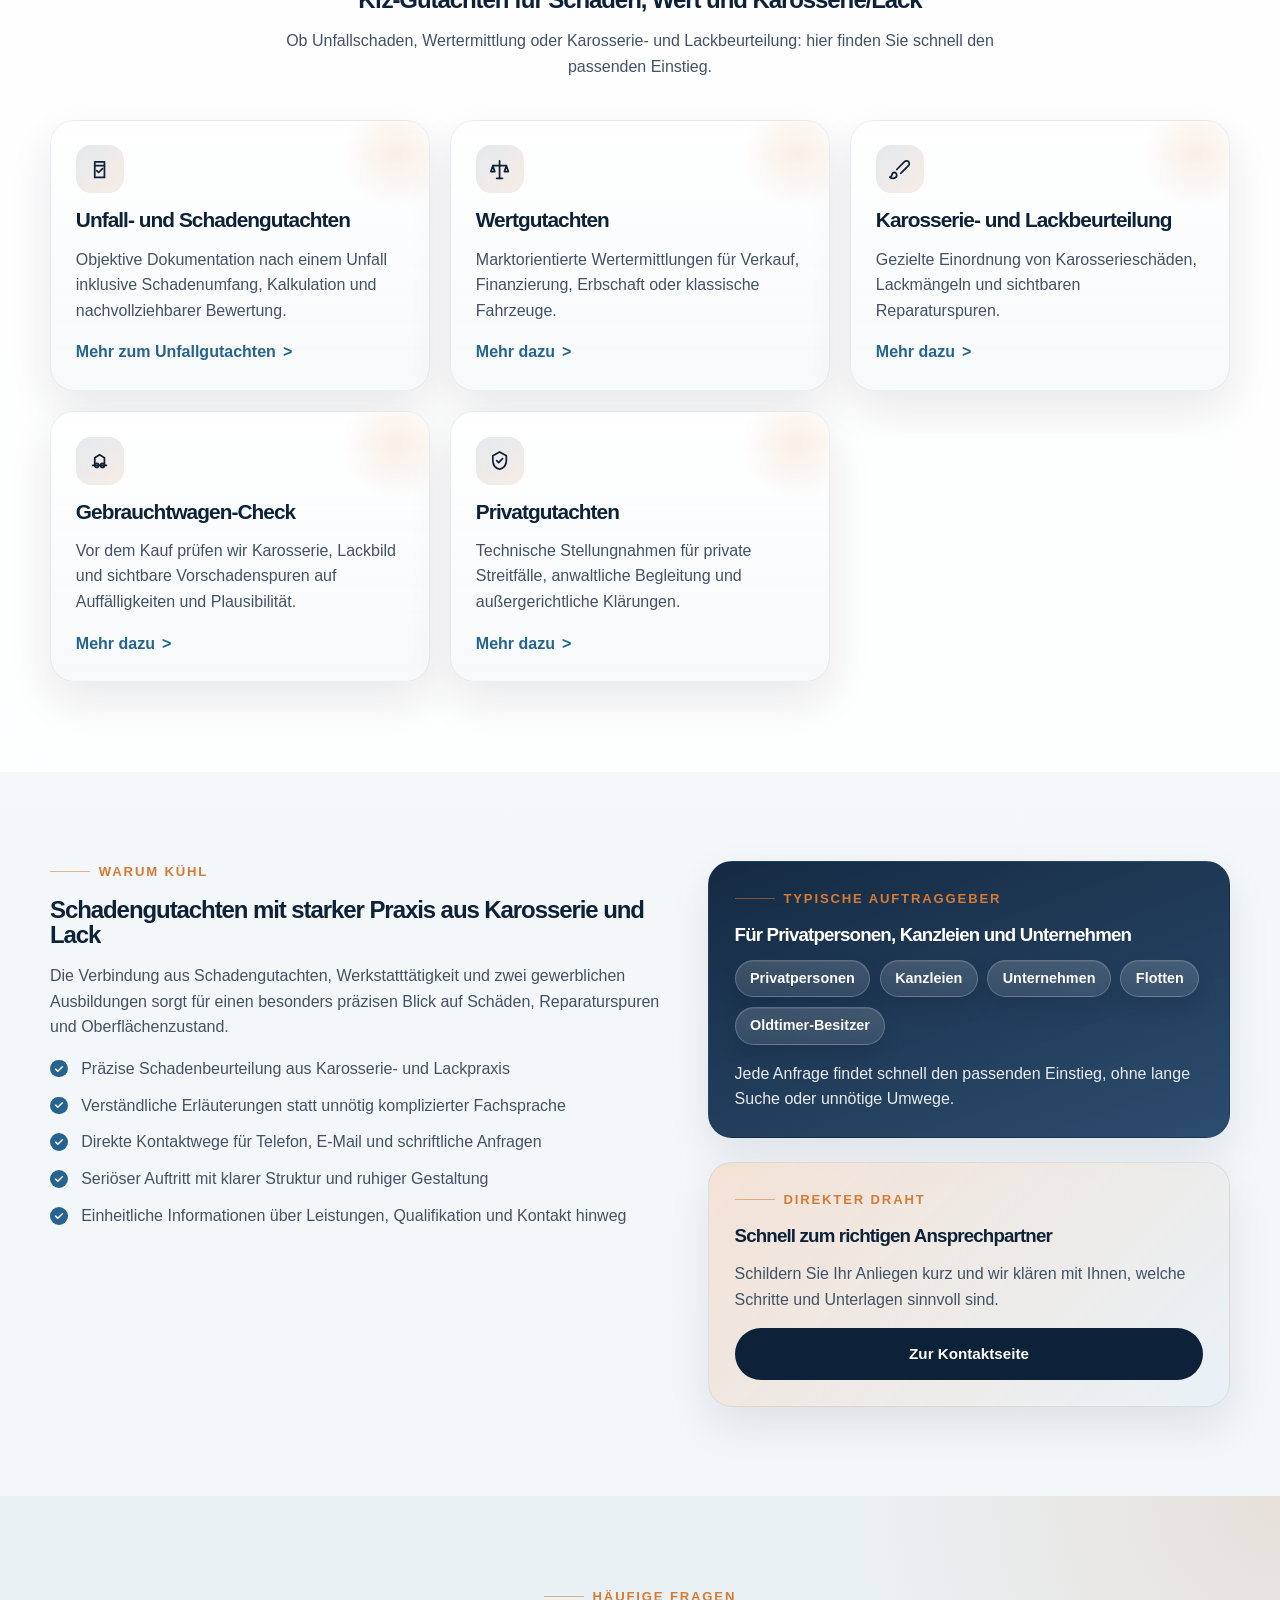
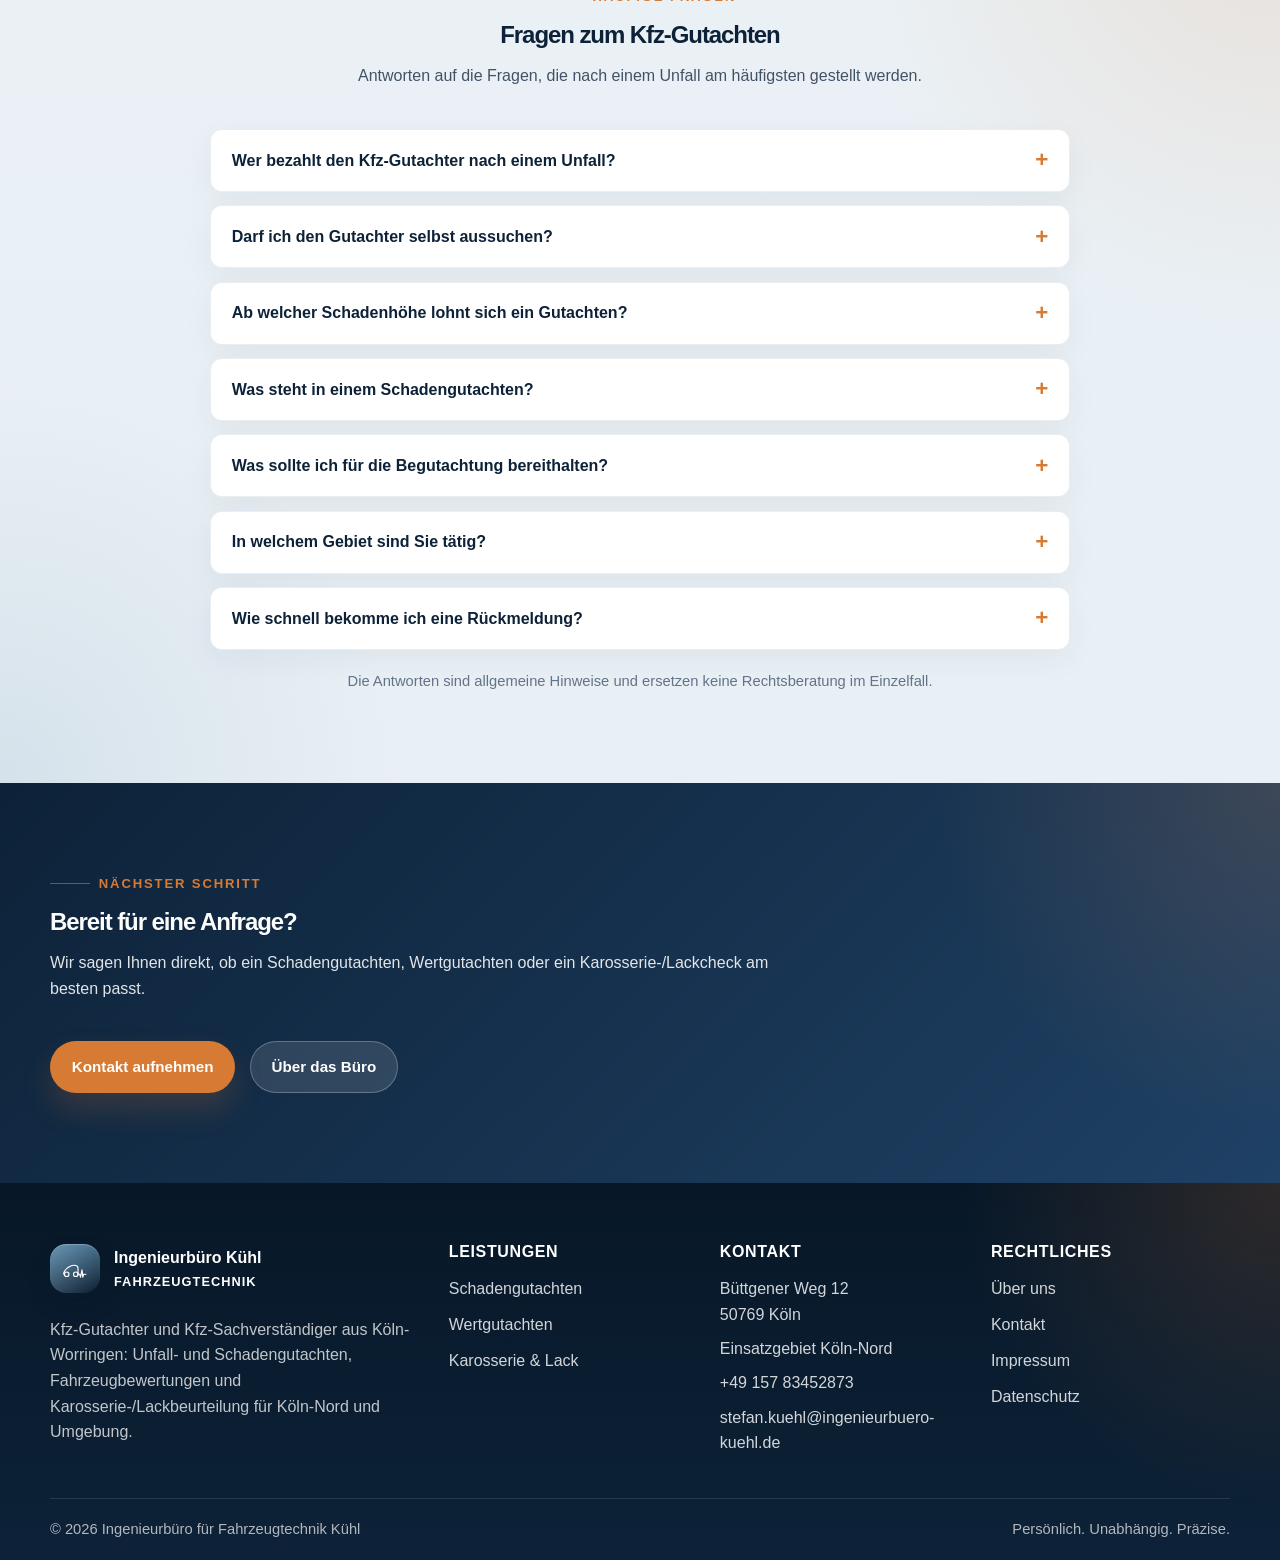
==== commit 1006bf3b: "SEO: Seiten Unfallgutachten und Kfz-Gutachter Koeln-Nord, FAQ mit FAQPage-Schema, Navigation und Sit" ====
--- a/index.html
+++ b/index.html
@@ -14,7 +14,7 @@
   <meta property="og:url" content="https://ingenieurbuero-kuehl.de/">
   <meta name="theme-color" content="#10263f">
   <title>Kfz-Gutachter K&ouml;ln | Ingenieurb&uuml;ro f&uuml;r Fahrzeugtechnik K&uuml;hl</title>
-  <link rel="stylesheet" href="css/style.css?v=20260320-1">
+  <link rel="stylesheet" href="css/style.css?v=20261021-1">
   <script type="application/ld+json">
 {
   "@context": "https://schema.org",
@@ -73,6 +73,70 @@
   ]
 }
   </script>
+  <script type="application/ld+json">
+{
+  "@context": "https://schema.org",
+  "@type": "FAQPage",
+  "mainEntity": [
+    {
+      "@type": "Question",
+      "name": "Wer bezahlt den Kfz-Gutachter nach einem Unfall?",
+      "acceptedAnswer": {
+        "@type": "Answer",
+        "text": "Wenn Sie unverschuldet in einen Unfall verwickelt wurden, gehören die Gutachterkosten in der Regel zum Schaden, den die Haftpflichtversicherung des Unfallverursachers erstatten muss. Bei einer Mitschuld werden die Kosten meist nur anteilig übernommen."
+      }
+    },
+    {
+      "@type": "Question",
+      "name": "Darf ich den Gutachter selbst aussuchen?",
+      "acceptedAnswer": {
+        "@type": "Answer",
+        "text": "Ja. Als Geschädigter können Sie einen unabhängigen Kfz-Sachverständigen Ihrer Wahl beauftragen. Sie müssen nicht den Gutachter akzeptieren, den die gegnerische Versicherung vorschlägt."
+      }
+    },
+    {
+      "@type": "Question",
+      "name": "Ab welcher Schadenhöhe lohnt sich ein Gutachten?",
+      "acceptedAnswer": {
+        "@type": "Answer",
+        "text": "Bei kleinen Bagatellschäden reicht häufig ein Kostenvoranschlag. Die Grenze liegt je nach Gericht meist zwischen etwa 700 und 1.000 Euro. Ob Ihr Schaden darüber liegt, lässt sich oft schon anhand von Fotos einschätzen."
+      }
+    },
+    {
+      "@type": "Question",
+      "name": "Was steht in einem Schadengutachten?",
+      "acceptedAnswer": {
+        "@type": "Answer",
+        "text": "Das Gutachten dokumentiert den Schaden mit Fotos und beziffert Reparaturkosten, Wertminderung und die voraussichtliche Reparaturdauer. Bei einem wirtschaftlichen Totalschaden werden zusätzlich Wiederbeschaffungswert und Restwert ermittelt."
+      }
+    },
+    {
+      "@type": "Question",
+      "name": "Was sollte ich für die Begutachtung bereithalten?",
+      "acceptedAnswer": {
+        "@type": "Answer",
+        "text": "Hilfreich sind der Fahrzeugschein, die Angaben zum Unfall (Datum, Ort, Unfallgegner und dessen Versicherung) sowie Fotos, falls vorhanden. Lassen Sie das Fahrzeug vor der Begutachtung nicht reparieren."
+      }
+    },
+    {
+      "@type": "Question",
+      "name": "In welchem Gebiet sind Sie tätig?",
+      "acceptedAnswer": {
+        "@type": "Answer",
+        "text": "Das Büro liegt in Köln-Worringen. Schwerpunkt ist der Kölner Norden mit Chorweiler, Fühlingen und Merkenich sowie Dormagen – Aufträge aus ganz Köln und Umgebung sind nach Absprache ebenso möglich."
+      }
+    },
+    {
+      "@type": "Question",
+      "name": "Wie schnell bekomme ich eine Rückmeldung?",
+      "acceptedAnswer": {
+        "@type": "Answer",
+        "text": "In der Regel erhalten Sie innerhalb eines Werktags eine Rückmeldung. Am schnellsten geht es telefonisch unter +49 157 83452873."
+      }
+    }
+  ]
+}
+  </script>
 </head>
 <body class="page-home">
   <a class="skip-link" href="#main-content">Zum Inhalt springen</a>
@@ -114,6 +178,7 @@
         <nav class="site-nav" id="site-nav" aria-label="Hauptnavigation">
           <ul class="nav-list">
             <li><a href="index.html" aria-current="page">Start</a></li>
+            <li><a href="unfallgutachten.html">Unfallgutachten</a></li>
             <li><a href="leistungen.html">Leistungen</a></li>
             <li><a href="ueber-uns.html">&Uuml;ber uns</a></li>
             <li><a href="kontakt.html" class="nav-list__cta">Kontakt</a></li>
@@ -217,7 +282,7 @@
             </span>
             <h3>Unfall- und Schadengutachten</h3>
             <p>Objektive Dokumentation nach einem Unfall inklusive Schadenumfang, Kalkulation und nachvollziehbarer Bewertung.</p>
-            <a class="service-card__link" href="leistungen.html#schadengutachten">Mehr dazu</a>
+            <a class="service-card__link" href="unfallgutachten.html">Mehr zum Unfallgutachten</a>
           </article>
 
           <article class="service-card">
@@ -295,6 +360,47 @@
             <a class="button button--dark" href="kontakt.html">Zur Kontaktseite</a>
           </aside>
         </div>
+      </div>
+    </section>
+
+    <section class="section section--tint" id="faq">
+      <div class="container">
+        <div class="section__intro section__intro--center">
+          <span class="eyebrow">H&auml;ufige Fragen</span>
+          <h2>Fragen zum Kfz-Gutachten</h2>
+          <p>Antworten auf die Fragen, die nach einem Unfall am h&auml;ufigsten gestellt werden.</p>
+        </div>
+        <div class="faq-list">
+          <details class="faq-item">
+            <summary>Wer bezahlt den Kfz-Gutachter nach einem Unfall?</summary>
+            <p>Wenn Sie unverschuldet in einen Unfall verwickelt wurden, geh&ouml;ren die Gutachterkosten in der Regel zum Schaden, den die Haftpflichtversicherung des Unfallverursachers erstatten muss. Bei einer Mitschuld werden die Kosten meist nur anteilig &uuml;bernommen.</p>
+          </details>
+          <details class="faq-item">
+            <summary>Darf ich den Gutachter selbst aussuchen?</summary>
+            <p>Ja. Als Gesch&auml;digter k&ouml;nnen Sie einen unabh&auml;ngigen Kfz-Sachverst&auml;ndigen Ihrer Wahl beauftragen. Sie m&uuml;ssen nicht den Gutachter akzeptieren, den die gegnerische Versicherung vorschl&auml;gt.</p>
+          </details>
+          <details class="faq-item">
+            <summary>Ab welcher Schadenh&ouml;he lohnt sich ein Gutachten?</summary>
+            <p>Bei kleinen Bagatellsch&auml;den reicht h&auml;ufig ein Kostenvoranschlag. Die Grenze liegt je nach Gericht meist zwischen etwa 700 und 1.000&nbsp;Euro. Ob Ihr Schaden dar&uuml;ber liegt, l&auml;sst sich oft schon anhand von Fotos einsch&auml;tzen &ndash; fragen Sie einfach kurz nach.</p>
+          </details>
+          <details class="faq-item">
+            <summary>Was steht in einem Schadengutachten?</summary>
+            <p>Das Gutachten dokumentiert den Schaden mit Fotos und beziffert Reparaturkosten, Wertminderung und die voraussichtliche Reparaturdauer. Bei einem wirtschaftlichen Totalschaden werden zus&auml;tzlich Wiederbeschaffungswert und Restwert ermittelt.</p>
+          </details>
+          <details class="faq-item">
+            <summary>Was sollte ich f&uuml;r die Begutachtung bereithalten?</summary>
+            <p>Hilfreich sind der Fahrzeugschein, die Angaben zum Unfall (Datum, Ort, Unfallgegner und dessen Versicherung) sowie Fotos, falls Sie welche gemacht haben. Lassen Sie das Fahrzeug vor der Begutachtung nicht reparieren.</p>
+          </details>
+          <details class="faq-item">
+            <summary>In welchem Gebiet sind Sie t&auml;tig?</summary>
+            <p>Das B&uuml;ro liegt in K&ouml;ln-Worringen. Schwerpunkt ist der K&ouml;lner Norden mit Chorweiler, F&uuml;hlingen und Merkenich sowie Dormagen &ndash; Auftr&auml;ge aus ganz K&ouml;ln und Umgebung sind nach Absprache ebenso m&ouml;glich. Mehr dazu unter <a href="kfz-gutachter-koeln-nord.html">Kfz-Gutachter K&ouml;ln-Nord</a>.</p>
+          </details>
+          <details class="faq-item">
+            <summary>Wie schnell bekomme ich eine R&uuml;ckmeldung?</summary>
+            <p>In der Regel erhalten Sie innerhalb eines Werktags eine R&uuml;ckmeldung. Am schnellsten geht es telefonisch unter +49&nbsp;157&nbsp;83452873.</p>
+          </details>
+        </div>
+        <p class="faq-note">Die Antworten sind allgemeine Hinweise und ersetzen keine Rechtsberatung im Einzelfall.</p>
       </div>
     </section>
 
@@ -348,6 +454,7 @@
         <h2 class="footer__title">Kontakt</h2>
         <address class="footer__address">
           <span>B&uuml;ttgener Weg 12<br>50769 K&ouml;ln</span>
+          <a href="kfz-gutachter-koeln-nord.html">Einsatzgebiet K&ouml;ln-Nord</a>
           <a href="tel:+4915783452873">+49 157 83452873</a>
           <a href="mailto:stefan.kuehl@ingenieurbuero-kuehl.de">stefan.kuehl@ingenieurbuero-kuehl.de</a>
         </address>
--- a/css/style.css
+++ b/css/style.css
@@ -1645,3 +1645,73 @@
     transition: none !important;
   }
 }
+
+/* FAQ */
+.faq-list {
+  display: grid;
+  gap: 0.85rem;
+  max-width: 860px;
+  margin-inline: auto;
+}
+
+.faq-item {
+  border-radius: var(--radius-sm);
+  background: #ffffff;
+  border: 1px solid rgba(13, 34, 56, 0.08);
+  box-shadow: 0 10px 30px rgba(13, 34, 56, 0.05);
+}
+
+.faq-item summary {
+  display: flex;
+  justify-content: space-between;
+  align-items: center;
+  gap: 1rem;
+  padding: 1.1rem 1.3rem;
+  cursor: pointer;
+  list-style: none;
+  font-weight: 600;
+  color: var(--brand-900);
+  border-radius: var(--radius-sm);
+}
+
+.faq-item summary::-webkit-details-marker {
+  display: none;
+}
+
+.faq-item summary::after {
+  content: "+";
+  flex-shrink: 0;
+  font-size: 1.4rem;
+  line-height: 1;
+  color: var(--accent-600);
+  transition: transform var(--transition);
+}
+
+.faq-item[open] summary::after {
+  transform: rotate(45deg);
+}
+
+.faq-item summary:focus-visible {
+  outline: 2px solid var(--accent-500);
+  outline-offset: 2px;
+}
+
+.faq-item p {
+  margin: 0;
+  padding: 0 1.3rem 1.2rem;
+  color: var(--ink-700);
+  line-height: 1.65;
+}
+
+.faq-item p a {
+  color: var(--brand-900);
+  text-decoration: underline;
+}
+
+.faq-note {
+  max-width: 860px;
+  margin: 1.25rem auto 0;
+  font-size: 0.92rem;
+  color: var(--ink-500);
+  text-align: center;
+}
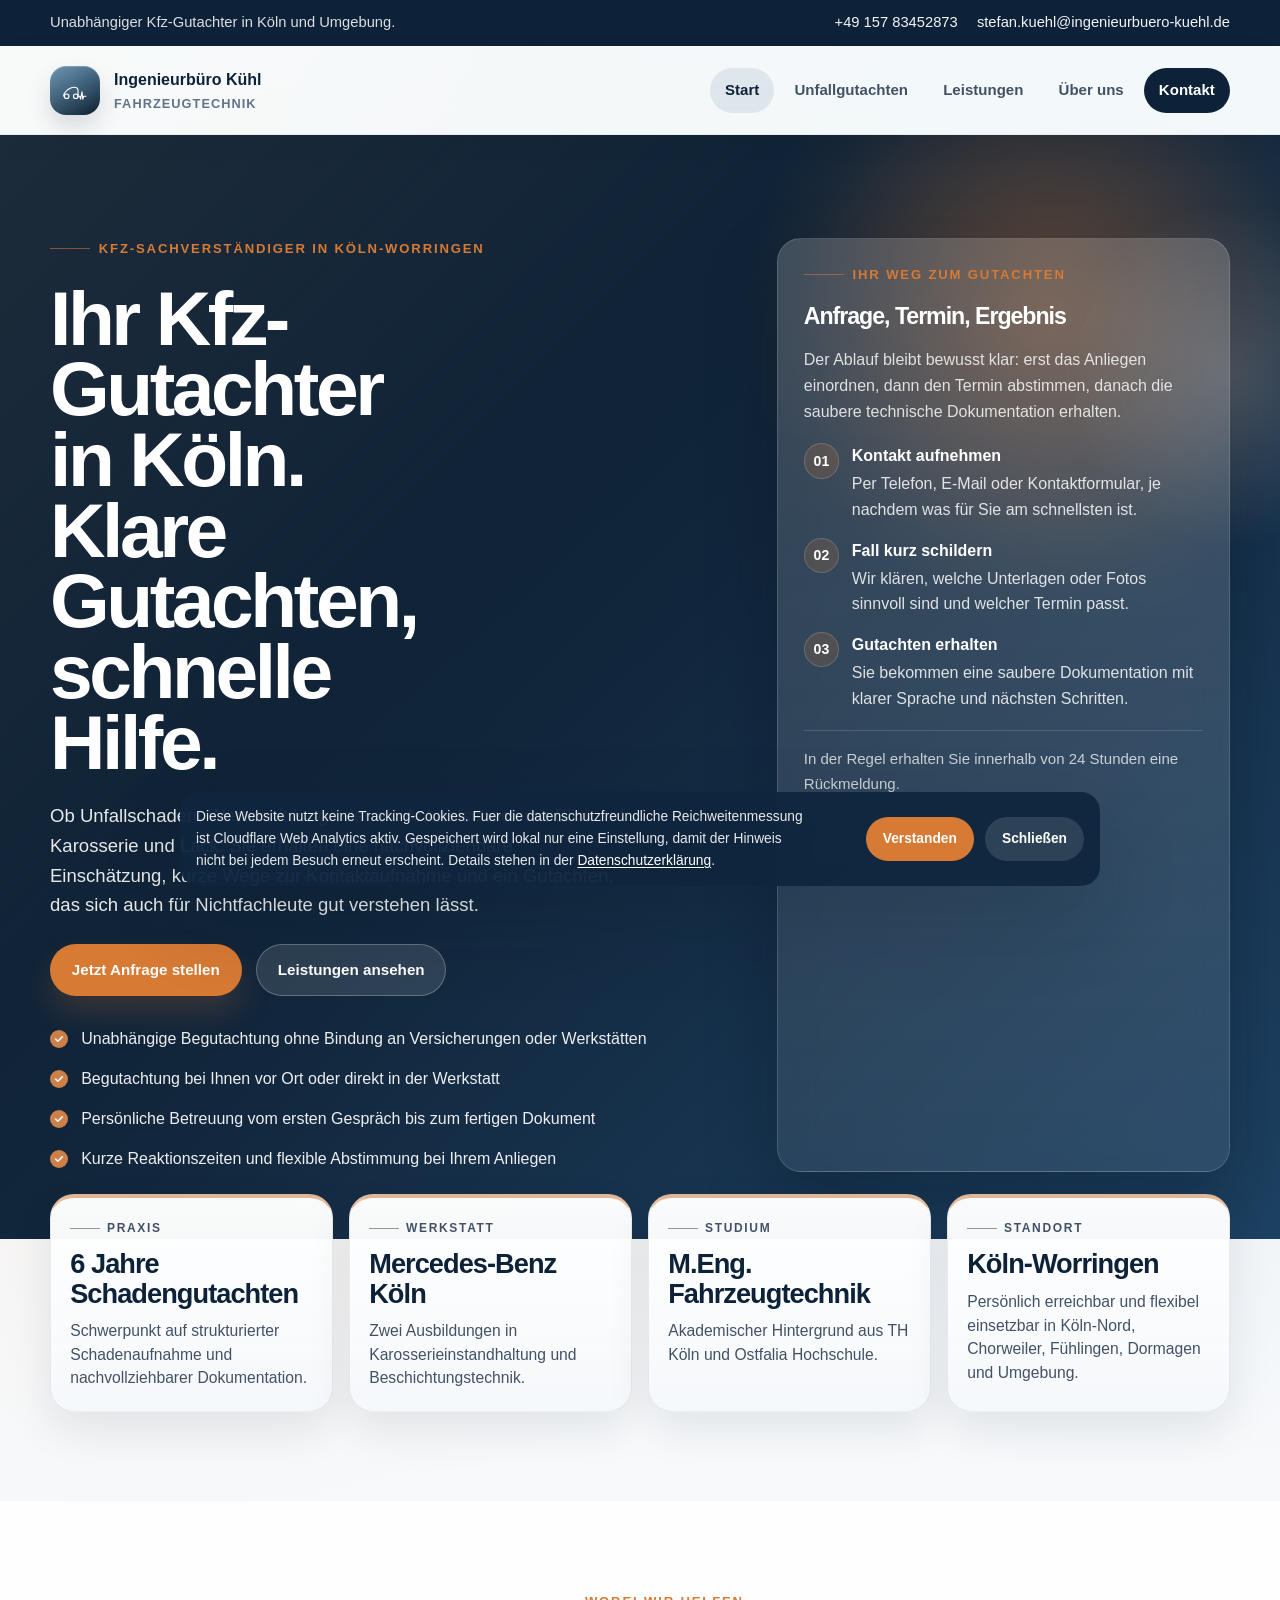
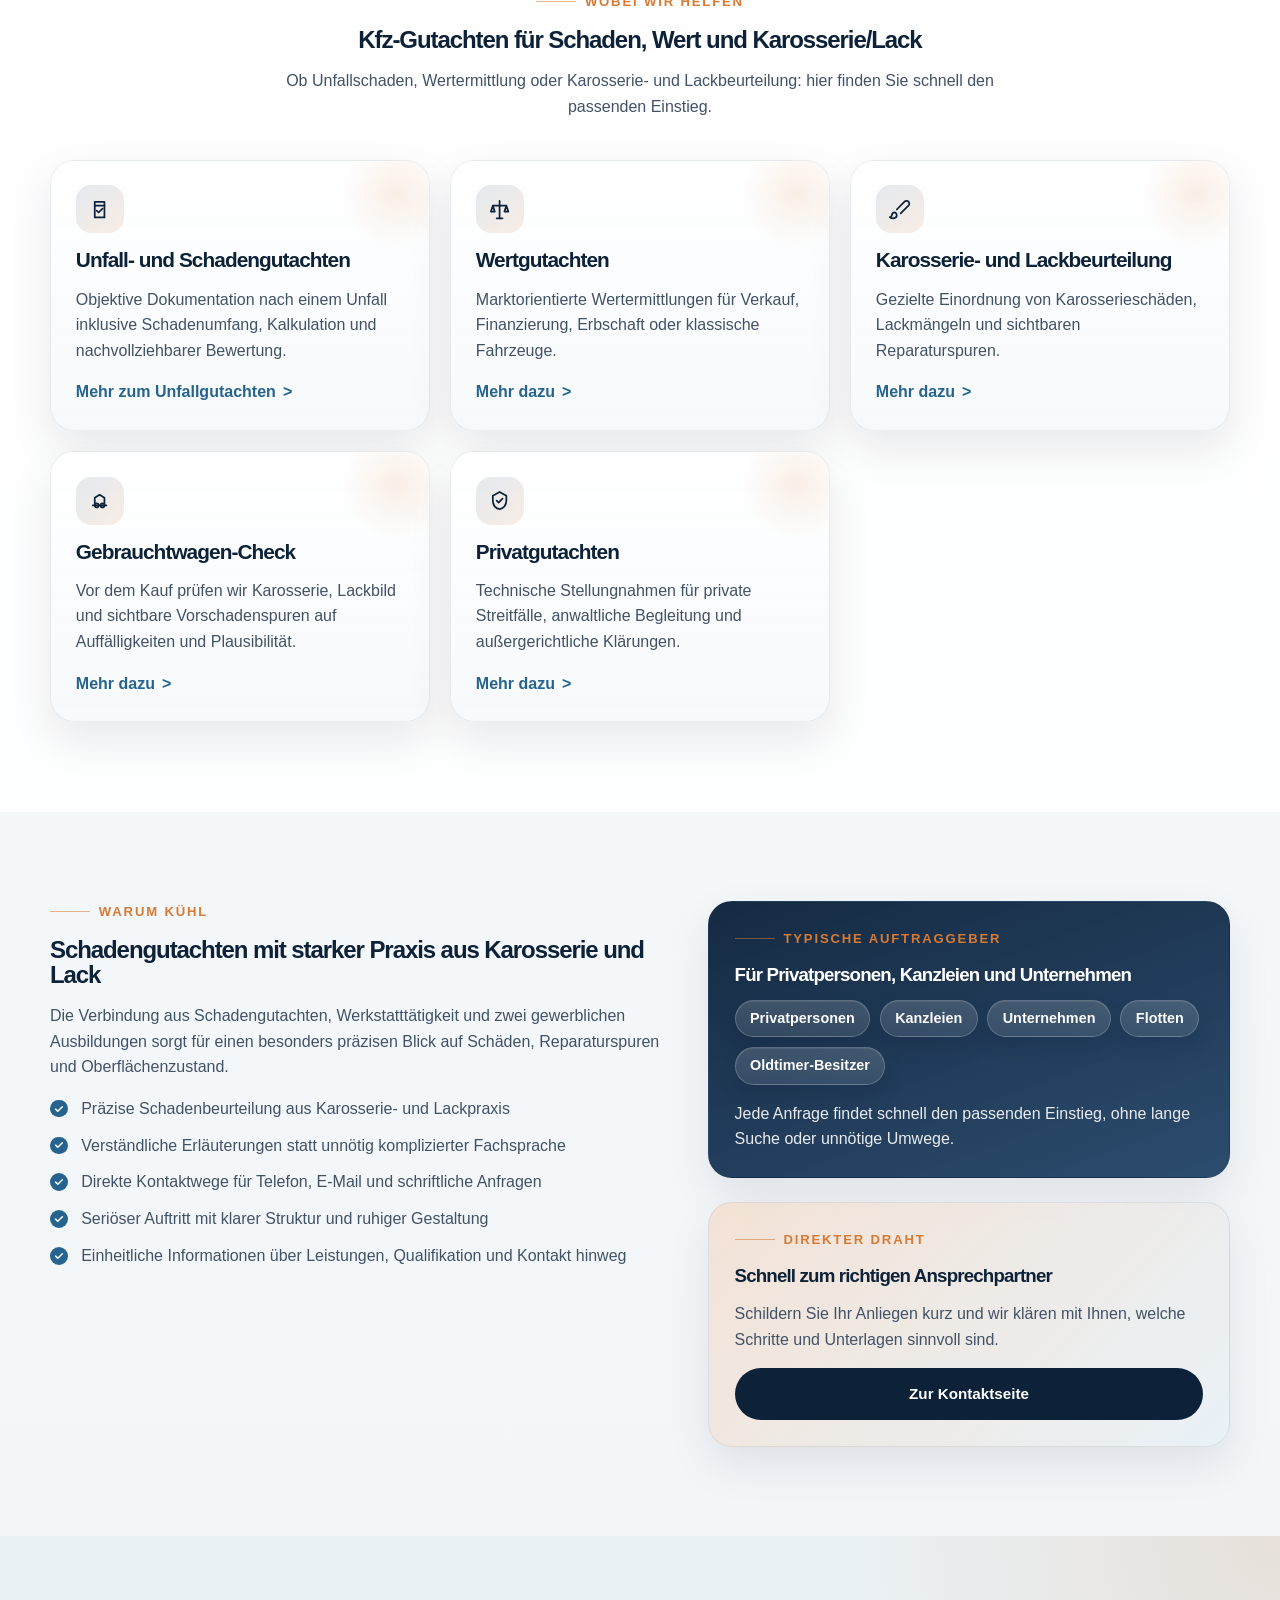
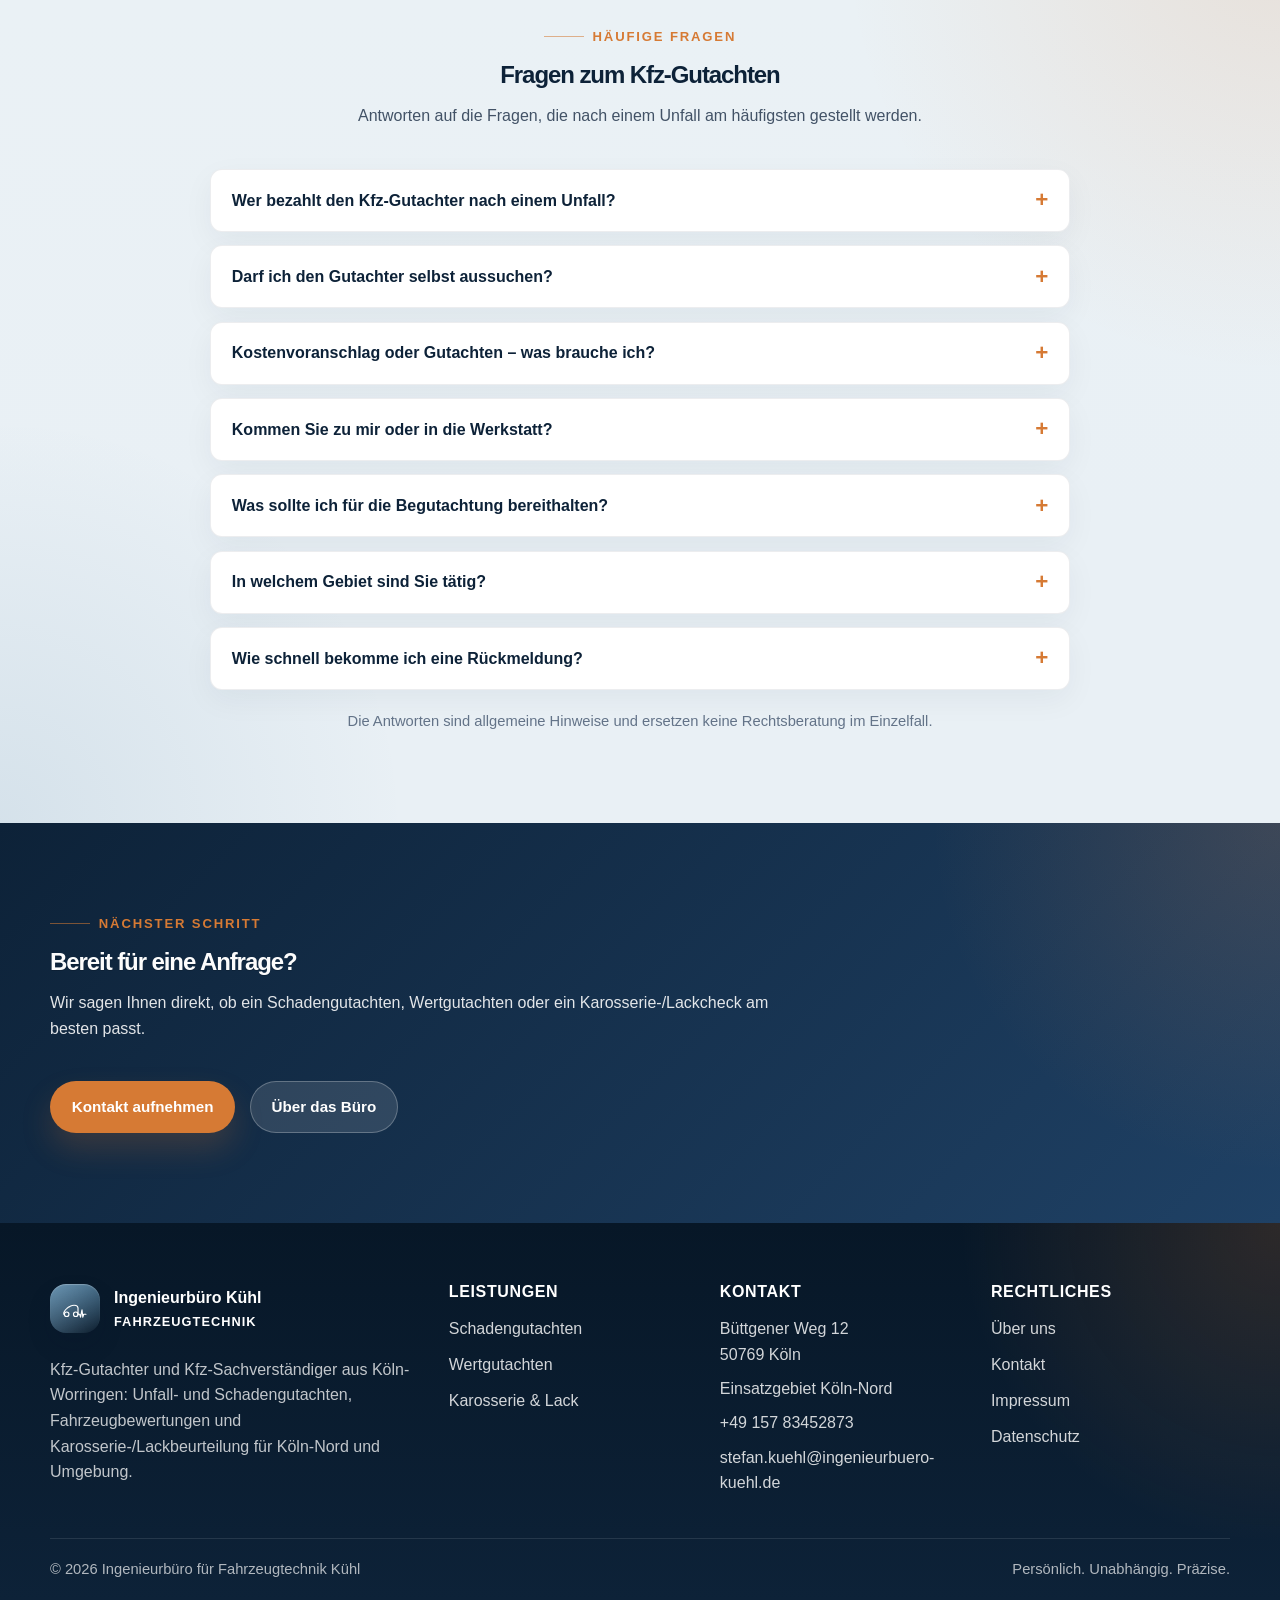
==== commit fd91fcea: "Inhalte nach Review: Wir-Form, Vor-Ort-Begutachtung, 24h-Rueckmeldung, Totalschaden-Abschnitt, FAQ z" ====
--- a/index.html
+++ b/index.html
@@ -83,7 +83,7 @@
       "name": "Wer bezahlt den Kfz-Gutachter nach einem Unfall?",
       "acceptedAnswer": {
         "@type": "Answer",
-        "text": "Wenn Sie unverschuldet in einen Unfall verwickelt wurden, gehören die Gutachterkosten in der Regel zum Schaden, den die Haftpflichtversicherung des Unfallverursachers erstatten muss. Bei einer Mitschuld werden die Kosten meist nur anteilig übernommen."
+        "text": "Wenn Sie unverschuldet in einen Unfall verwickelt wurden, gehören die Gutachterkosten zum Schaden, den die Haftpflichtversicherung des Unfallverursachers erstatten muss. Trifft Sie eine Mitschuld, werden nach der Rechtsprechung des Bundesgerichtshofs auch die Gutachterkosten nur entsprechend der Haftungsquote ersetzt: Haftet der Unfallgegner zum Beispiel zu 70 %, übernimmt seine Versicherung 70 % der Gutachterkosten."
       }
     },
     {
@@ -96,18 +96,18 @@
     },
     {
       "@type": "Question",
-      "name": "Ab welcher Schadenhöhe lohnt sich ein Gutachten?",
-      "acceptedAnswer": {
-        "@type": "Answer",
-        "text": "Bei kleinen Bagatellschäden reicht häufig ein Kostenvoranschlag. Die Grenze liegt je nach Gericht meist zwischen etwa 700 und 1.000 Euro. Ob Ihr Schaden darüber liegt, lässt sich oft schon anhand von Fotos einschätzen."
-      }
-    },
-    {
-      "@type": "Question",
-      "name": "Was steht in einem Schadengutachten?",
-      "acceptedAnswer": {
-        "@type": "Answer",
-        "text": "Das Gutachten dokumentiert den Schaden mit Fotos und beziffert Reparaturkosten, Wertminderung und die voraussichtliche Reparaturdauer. Bei einem wirtschaftlichen Totalschaden werden zusätzlich Wiederbeschaffungswert und Restwert ermittelt."
+      "name": "Kostenvoranschlag oder Gutachten – was brauche ich?",
+      "acceptedAnswer": {
+        "@type": "Answer",
+        "text": "Bei kleinen Bagatellschäden genügt oft ein Kostenvoranschlag. Eine feste Grenze gibt es nicht: Der Bundesgerichtshof hat ein Gutachten schon bei rund 715 Euro Schaden gebilligt, viele Gerichte sehen die Grenze heute zwischen etwa 750 und 1.000 Euro. Die Schadenhöhe ist aber nur ein Anhaltspunkt. Ein Gutachten ist auch bei kleineren Schäden sinnvoll, wenn eine Wertminderung in Betracht kommt (etwa bei jüngeren Fahrzeugen), verdeckte Schäden an Trägern oder Sensoren möglich sind, Vorschäden abgegrenzt werden müssen, der Unfallhergang strittig ist oder Nutzungsausfall geltend gemacht werden soll – diese Positionen erfasst ein Kostenvoranschlag nicht. Wir erstellen beides. Ob ein Kostenvoranschlag reicht oder ein Gutachten nötig ist, entscheiden wir gemeinsam bei der Beauftragung."
+      }
+    },
+    {
+      "@type": "Question",
+      "name": "Kommen Sie zu mir oder in die Werkstatt?",
+      "acceptedAnswer": {
+        "@type": "Answer",
+        "text": "Ja. Wir begutachten Ihr Fahrzeug bei Ihnen zu Hause, am Arbeitsplatz oder direkt in der Werkstatt. Den Termin stimmen wir kurz telefonisch oder per E-Mail ab."
       }
     },
     {
@@ -115,7 +115,7 @@
       "name": "Was sollte ich für die Begutachtung bereithalten?",
       "acceptedAnswer": {
         "@type": "Answer",
-        "text": "Hilfreich sind der Fahrzeugschein, die Angaben zum Unfall (Datum, Ort, Unfallgegner und dessen Versicherung) sowie Fotos, falls vorhanden. Lassen Sie das Fahrzeug vor der Begutachtung nicht reparieren."
+        "text": "Hilfreich sind der Fahrzeugschein, die Angaben zum Unfall (Datum, Ort, Unfallgegner und dessen Versicherung) sowie Fotos, falls Sie welche gemacht haben. Lassen Sie das Fahrzeug vor der Begutachtung nicht reparieren."
       }
     },
     {
@@ -123,7 +123,7 @@
       "name": "In welchem Gebiet sind Sie tätig?",
       "acceptedAnswer": {
         "@type": "Answer",
-        "text": "Das Büro liegt in Köln-Worringen. Schwerpunkt ist der Kölner Norden mit Chorweiler, Fühlingen und Merkenich sowie Dormagen – Aufträge aus ganz Köln und Umgebung sind nach Absprache ebenso möglich."
+        "text": "Unser Büro liegt in Köln-Worringen. Schwerpunkt ist der Kölner Norden mit Chorweiler, Fühlingen und Merkenich sowie Dormagen – Aufträge aus ganz Köln und Umgebung sind nach Absprache ebenso möglich. Mehr dazu unter Kfz-Gutachter Köln-Nord."
       }
     },
     {
@@ -131,7 +131,7 @@
       "name": "Wie schnell bekomme ich eine Rückmeldung?",
       "acceptedAnswer": {
         "@type": "Answer",
-        "text": "In der Regel erhalten Sie innerhalb eines Werktags eine Rückmeldung. Am schnellsten geht es telefonisch unter +49 157 83452873."
+        "text": "Rufen Sie an oder schreiben Sie uns eine E-Mail – wir melden uns innerhalb von 24 Stunden. Telefon: +49 157 83452873."
       }
     }
   ]
@@ -209,6 +209,7 @@
           </div>
           <ul class="hero__facts">
             <li>Unabh&auml;ngige Begutachtung ohne Bindung an Versicherungen oder Werkst&auml;tten</li>
+            <li>Begutachtung bei Ihnen vor Ort oder direkt in der Werkstatt</li>
             <li>Pers&ouml;nliche Betreuung vom ersten Gespr&auml;ch bis zum fertigen Dokument</li>
             <li>Kurze Reaktionszeiten und flexible Abstimmung bei Ihrem Anliegen</li>
           </ul>
@@ -235,7 +236,7 @@
               <span>Sie bekommen eine saubere Dokumentation mit klarer Sprache und n&auml;chsten Schritten.</span>
             </li>
           </ol>
-          <div class="hero-card__footer">In der Regel erhalten Sie innerhalb eines Werktags eine R&uuml;ckmeldung.</div>
+          <div class="hero-card__footer">In der Regel erhalten Sie innerhalb von 24 Stunden eine R&uuml;ckmeldung.</div>
         </aside>
       </div>
     </section>
@@ -373,19 +374,19 @@
         <div class="faq-list">
           <details class="faq-item">
             <summary>Wer bezahlt den Kfz-Gutachter nach einem Unfall?</summary>
-            <p>Wenn Sie unverschuldet in einen Unfall verwickelt wurden, geh&ouml;ren die Gutachterkosten in der Regel zum Schaden, den die Haftpflichtversicherung des Unfallverursachers erstatten muss. Bei einer Mitschuld werden die Kosten meist nur anteilig &uuml;bernommen.</p>
+            <p>Wenn Sie unverschuldet in einen Unfall verwickelt wurden, geh&ouml;ren die Gutachterkosten zum Schaden, den die Haftpflichtversicherung des Unfallverursachers erstatten muss. Trifft Sie eine Mitschuld, werden nach der Rechtsprechung des Bundesgerichtshofs auch die Gutachterkosten nur entsprechend der Haftungsquote ersetzt: Haftet der Unfallgegner zum Beispiel zu 70&nbsp;%, &uuml;bernimmt seine Versicherung 70&nbsp;% der Gutachterkosten.</p>
           </details>
           <details class="faq-item">
             <summary>Darf ich den Gutachter selbst aussuchen?</summary>
             <p>Ja. Als Gesch&auml;digter k&ouml;nnen Sie einen unabh&auml;ngigen Kfz-Sachverst&auml;ndigen Ihrer Wahl beauftragen. Sie m&uuml;ssen nicht den Gutachter akzeptieren, den die gegnerische Versicherung vorschl&auml;gt.</p>
           </details>
           <details class="faq-item">
-            <summary>Ab welcher Schadenh&ouml;he lohnt sich ein Gutachten?</summary>
-            <p>Bei kleinen Bagatellsch&auml;den reicht h&auml;ufig ein Kostenvoranschlag. Die Grenze liegt je nach Gericht meist zwischen etwa 700 und 1.000&nbsp;Euro. Ob Ihr Schaden dar&uuml;ber liegt, l&auml;sst sich oft schon anhand von Fotos einsch&auml;tzen &ndash; fragen Sie einfach kurz nach.</p>
-          </details>
-          <details class="faq-item">
-            <summary>Was steht in einem Schadengutachten?</summary>
-            <p>Das Gutachten dokumentiert den Schaden mit Fotos und beziffert Reparaturkosten, Wertminderung und die voraussichtliche Reparaturdauer. Bei einem wirtschaftlichen Totalschaden werden zus&auml;tzlich Wiederbeschaffungswert und Restwert ermittelt.</p>
+            <summary>Kostenvoranschlag oder Gutachten &ndash; was brauche ich?</summary>
+            <p>Bei kleinen Bagatellsch&auml;den gen&uuml;gt oft ein Kostenvoranschlag. Eine feste Grenze gibt es nicht: Der Bundesgerichtshof hat ein Gutachten schon bei rund 715&nbsp;Euro Schaden gebilligt, viele Gerichte sehen die Grenze heute zwischen etwa 750 und 1.000&nbsp;Euro. Die Schadenh&ouml;he ist aber nur ein Anhaltspunkt. Ein Gutachten ist auch bei kleineren Sch&auml;den sinnvoll, wenn eine Wertminderung in Betracht kommt (etwa bei j&uuml;ngeren Fahrzeugen), verdeckte Sch&auml;den an Tr&auml;gern oder Sensoren m&ouml;glich sind, Vorsch&auml;den abgegrenzt werden m&uuml;ssen, der Unfallhergang strittig ist oder Nutzungsausfall geltend gemacht werden soll &ndash; diese Positionen erfasst ein Kostenvoranschlag nicht. Wir erstellen beides. Ob ein Kostenvoranschlag reicht oder ein Gutachten n&ouml;tig ist, entscheiden wir gemeinsam bei der Beauftragung.</p>
+          </details>
+          <details class="faq-item">
+            <summary>Kommen Sie zu mir oder in die Werkstatt?</summary>
+            <p>Ja. Wir begutachten Ihr Fahrzeug bei Ihnen zu Hause, am Arbeitsplatz oder direkt in der Werkstatt. Den Termin stimmen wir kurz telefonisch oder per E-Mail ab.</p>
           </details>
           <details class="faq-item">
             <summary>Was sollte ich f&uuml;r die Begutachtung bereithalten?</summary>
@@ -393,11 +394,11 @@
           </details>
           <details class="faq-item">
             <summary>In welchem Gebiet sind Sie t&auml;tig?</summary>
-            <p>Das B&uuml;ro liegt in K&ouml;ln-Worringen. Schwerpunkt ist der K&ouml;lner Norden mit Chorweiler, F&uuml;hlingen und Merkenich sowie Dormagen &ndash; Auftr&auml;ge aus ganz K&ouml;ln und Umgebung sind nach Absprache ebenso m&ouml;glich. Mehr dazu unter <a href="kfz-gutachter-koeln-nord.html">Kfz-Gutachter K&ouml;ln-Nord</a>.</p>
+            <p>Unser B&uuml;ro liegt in K&ouml;ln-Worringen. Schwerpunkt ist der K&ouml;lner Norden mit Chorweiler, F&uuml;hlingen und Merkenich sowie Dormagen &ndash; Auftr&auml;ge aus ganz K&ouml;ln und Umgebung sind nach Absprache ebenso m&ouml;glich. Mehr dazu unter <a href="kfz-gutachter-koeln-nord.html">Kfz-Gutachter K&ouml;ln-Nord</a>.</p>
           </details>
           <details class="faq-item">
             <summary>Wie schnell bekomme ich eine R&uuml;ckmeldung?</summary>
-            <p>In der Regel erhalten Sie innerhalb eines Werktags eine R&uuml;ckmeldung. Am schnellsten geht es telefonisch unter +49&nbsp;157&nbsp;83452873.</p>
+            <p>Rufen Sie an oder schreiben Sie uns eine E-Mail &ndash; wir melden uns innerhalb von 24 Stunden. Telefon: +49&nbsp;157&nbsp;83452873.</p>
           </details>
         </div>
         <p class="faq-note">Die Antworten sind allgemeine Hinweise und ersetzen keine Rechtsberatung im Einzelfall.</p>
